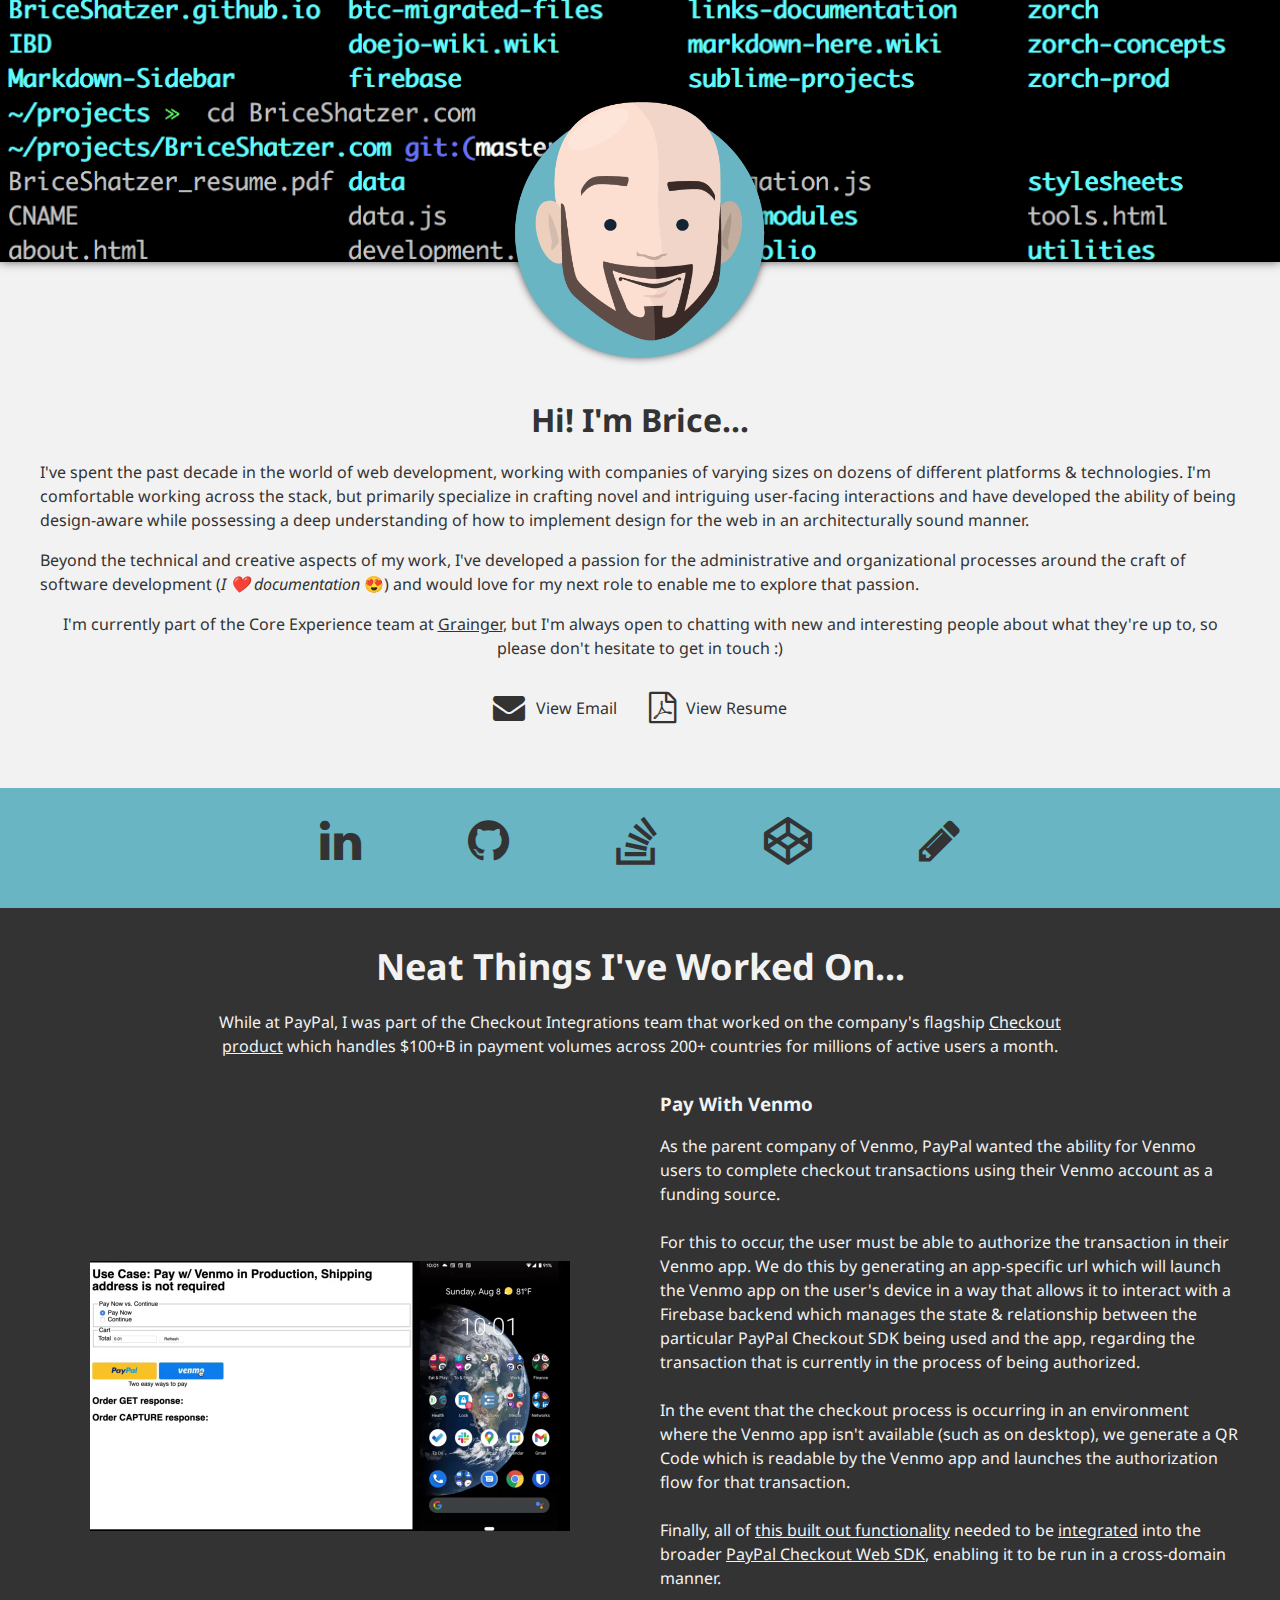
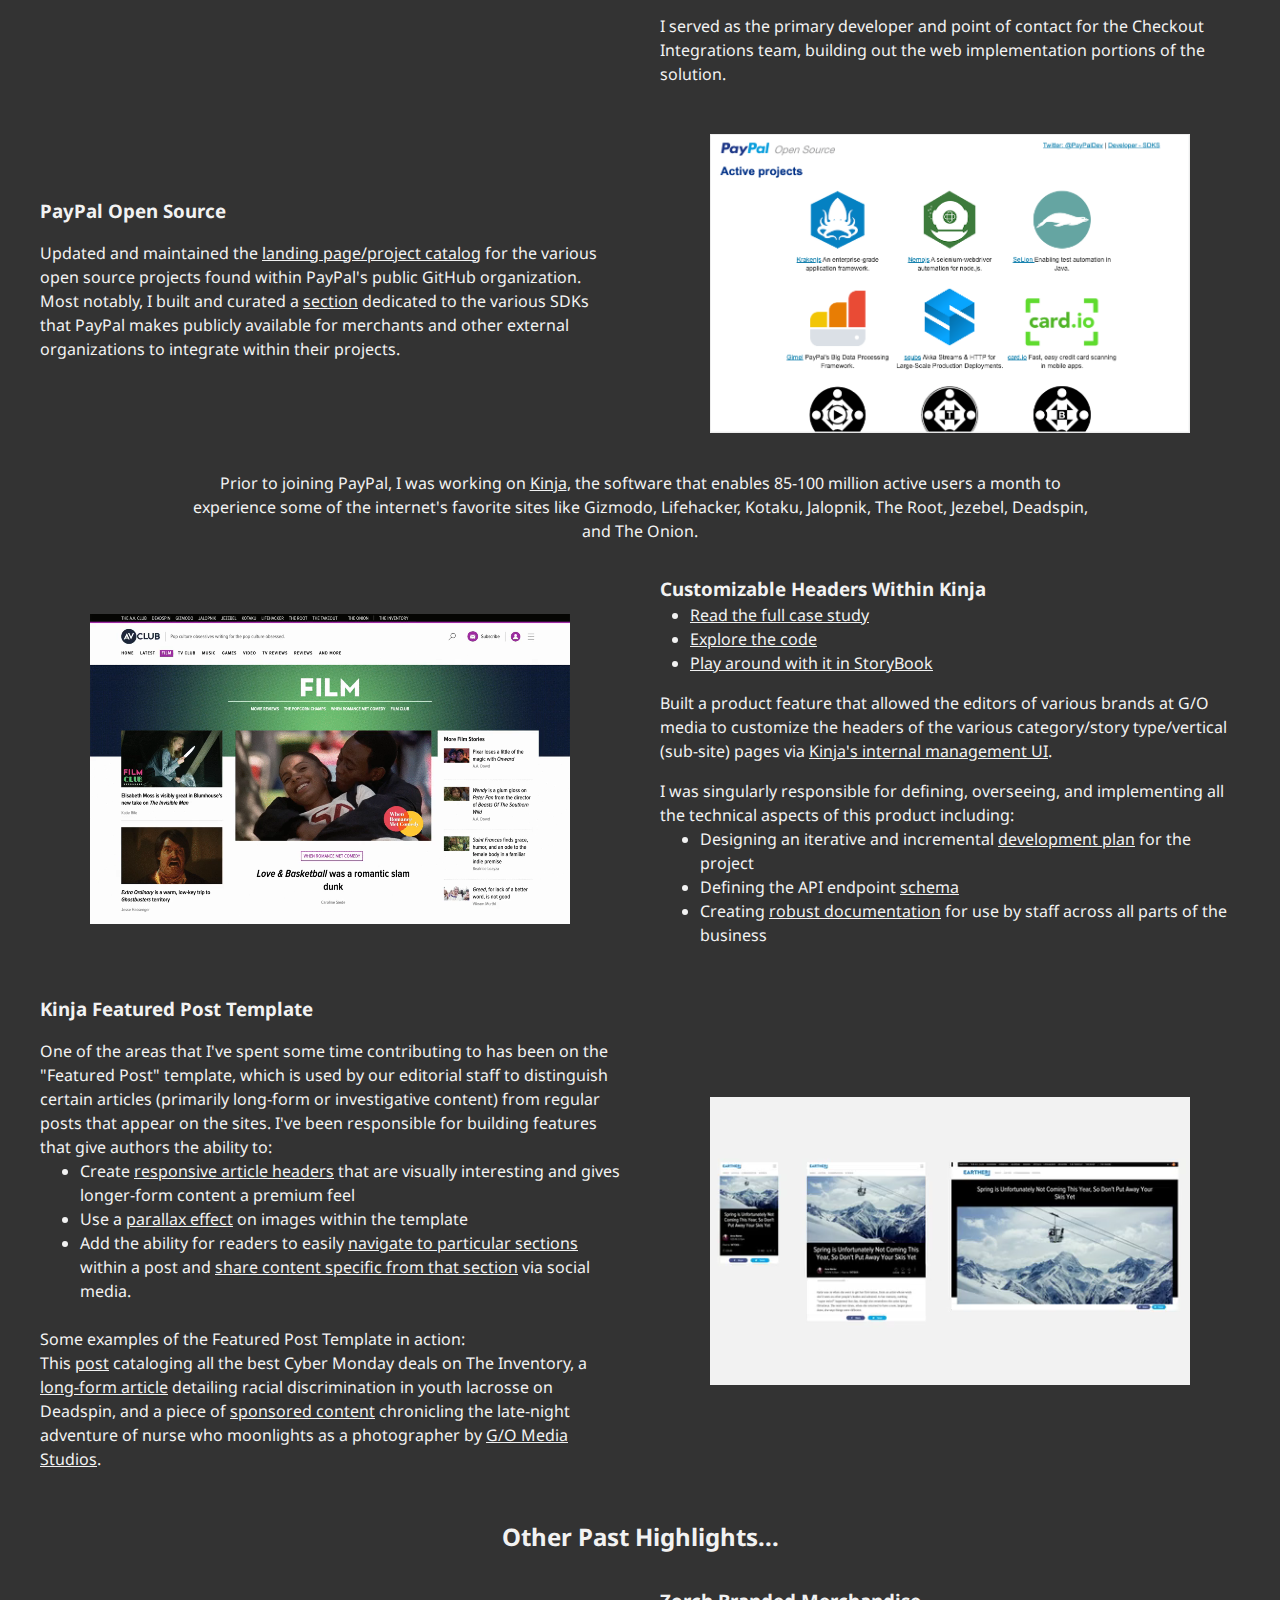
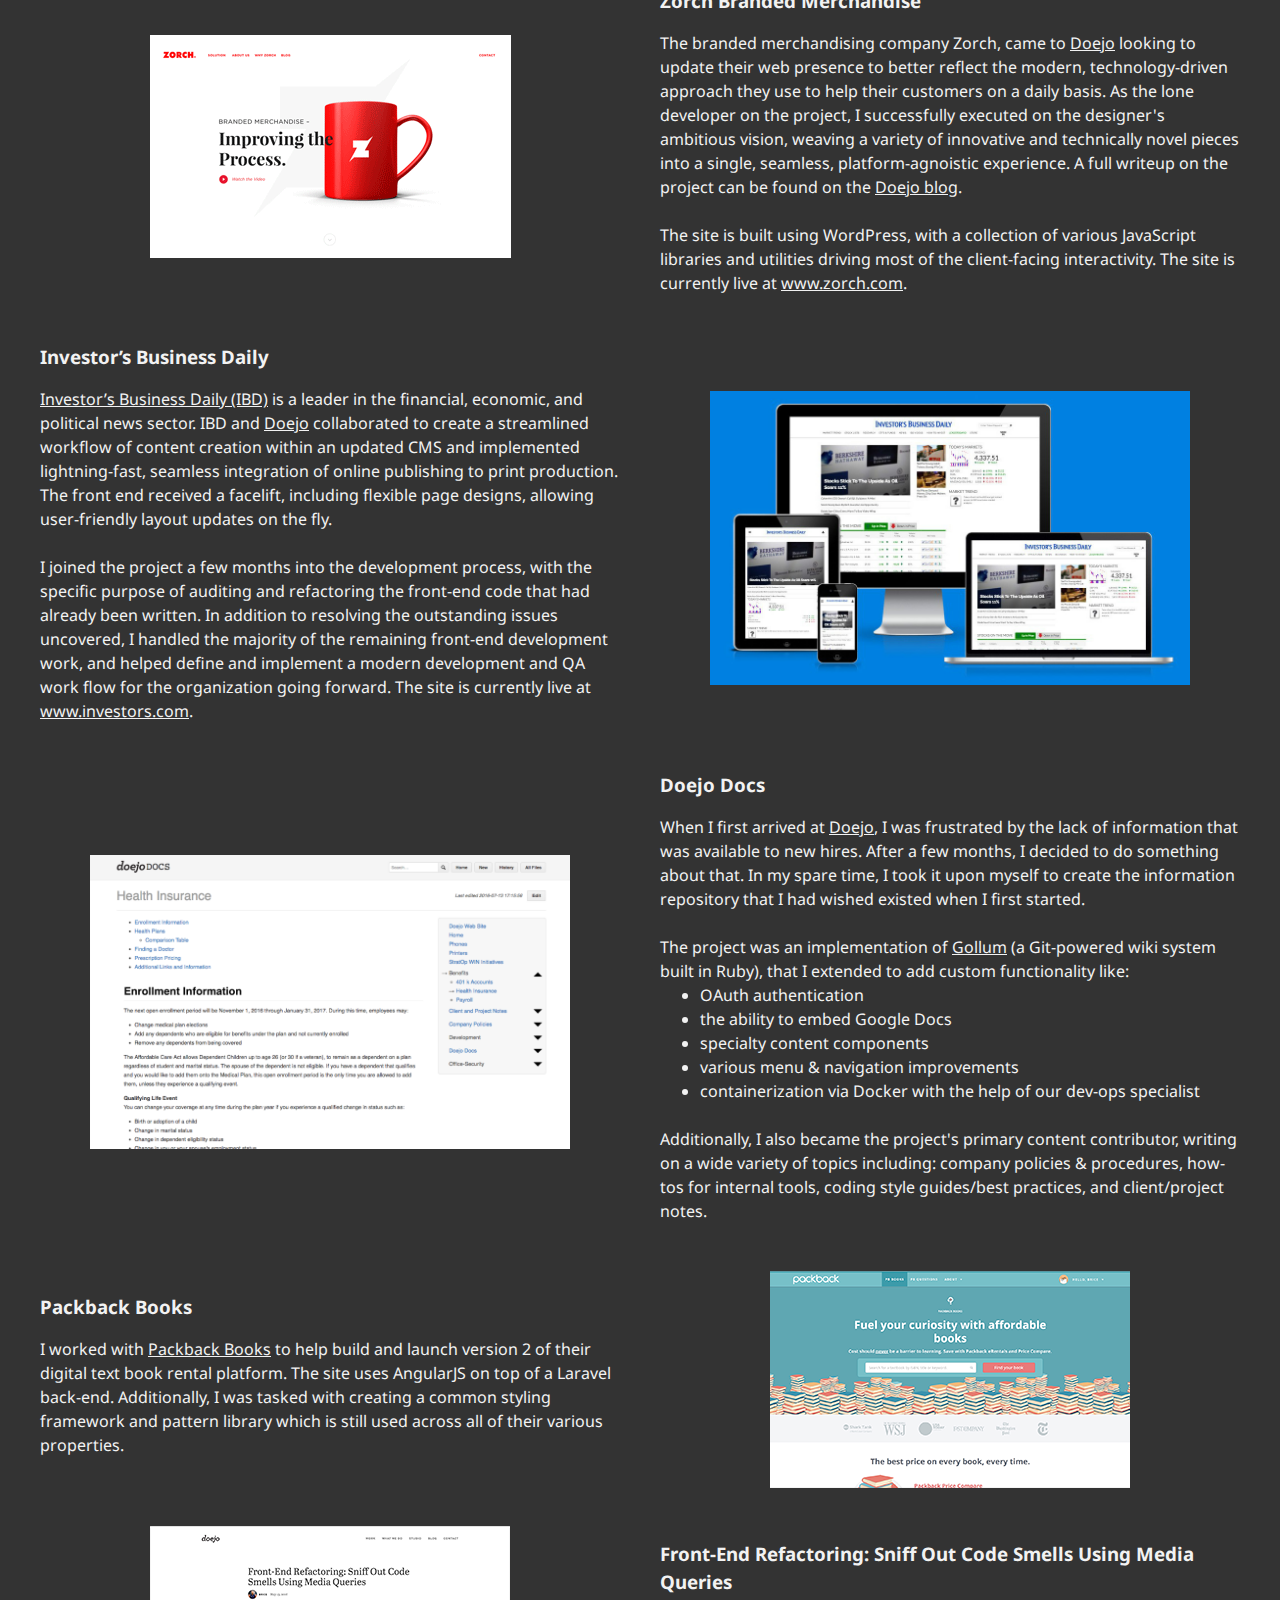
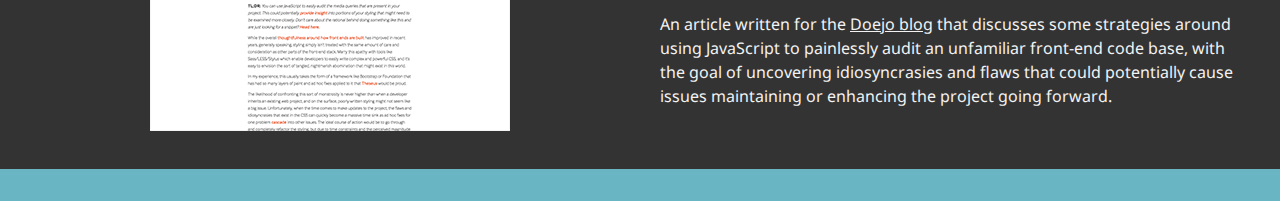
==== index.html @ 6a5bfe45 "remove bottom "learn more" text" ====
<!DOCTYPE html>
<html><head>
<title>BriceShatzer.com</title>
<meta charset="utf-8">
<meta http-equiv="X-UA-Compatible" content="IE=edge">
<meta name="description" content="The Professional Home of Brice Shatzer">
<meta name="viewport" content="width=device-width, initial-scale=1.0">
<meta name="theme-color" content="#69B5C3">
<link rel="shortcut icon" href="/favicon.png" />
<link href="https://fonts.googleapis.com/css?family=Droid+Sans|Lato:400,400italic,700italic" rel="stylesheet" type="text/css">
<link href="https://maxcdn.bootstrapcdn.com/font-awesome/4.6.3/css/font-awesome.min.css" rel="stylesheet">
<link rel="stylesheet" type="text/css" href="/style/normalize.css">
<link rel="stylesheet" type="text/css" href="/style/style.css">
</head>
    <body>
        <section class="top">
            <img src="/images/face.png">
        </section>

        <section class="introduction">
            <div>
                <h2>Hi! I'm Brice...</h2>
                <p>
                    I've spent the past decade in the world of web development, working with companies of varying sizes on dozens of different platforms & technologies. I'm comfortable working across the stack, but primarily specialize in crafting novel and intriguing user-facing interactions and have developed the ability of being design-aware while possessing a deep understanding of how to implement design for the web in an architecturally sound manner.
                </p>

                <p>
                    Beyond the technical and creative aspects of my work, I've developed a passion for the administrative and organizational processes around the craft of software development (<em class="group-text">I ❤️ documentation</em> 😍) and would love for my next role to enable me to explore that passion. 
                </p>

                <p class="always-open-to-chatting">
                    I'm currently part of the Core Experience team at <a href="https://www.grainger.com/" rel="noreferrer">Grainger</a>, but I'm always open to chatting with new and interesting people about what they're up to, so please don't hesitate to get in touch :)
                </p>
<!-- 
                <p class="always-open-to-chatting">
                    Currently, I'm working on the <a href="https://developer.paypal.com/docs/checkout" rel="noreferrer">JavaScript SDK</a> as part of the Checkout Integrations team at PayPal, but I'm always open to chatting with new and interesting people about what they're up to, so please don't hesitate to get in touch :)
                </p>
-->                
                <div class="contact">
                    <div>
                        <a href="https://mailhide.io/e/65QhMWn3" onclick="popup=window.open('https://mailhide.io/e/65QhMWn3','mailhidepopup','width=580,height=635'); return false;" title="Reveal this e-mail address">
                            <i class="fa fa-envelope"></i>View Email
                        </a>
                    </div>
                    <div>
                        <a href="/BriceShatzer_Resume.pdf" rel="noreferrer" title="View a PDF of my resume">
                            <i class="fa fa-file-pdf-o"></i> View Resume
                        </a>
                    </div>
                </div>
            </div>
            
        </section>
        <section class="find-me-top">
            <div>

            <a class="social"  aria-alt="LinkinIn" title="LinkinIn" href="http://www.linkedin.com/pub/brice-shatzer/16/690/b26/" rel="noreferrer">
                <i class="fa fa-linkedin"></i>
            </a>
            <!-- <a class="social" aria-alt="Twitter" title="Twitter" href="https://twitter.com/_shatzer" rel="noreferrer">
                <i class="fa fa-twitter"></i>
            </a> -->
            <a class="social" aria-alt="Github" title="Github" href="https://github.com/briceshatzer" rel="noreferrer">
                <i class="fa fa-github"></i>
            </a>
            <a class="social" aria-alt="StackOverflow" title="StackOverflow" href="http://stackoverflow.com/users/1608016/brice-shatzer" rel="noreferrer">
                <i class="fa fa-stack-overflow"></i>
            </a>
            <a class="social" aria-alt="CodePen" title="CodePen" href="http://codepen.io/BriceShatzer/" rel="noreferrer">
                <i class="fa fa-codepen"></i>
            </a>
            <a class="social" aria-alt="My Blog" title="My Personal Blog" href="/blog">
                <i class="fa fa-pencil"></i>
            </a>
            </div>
        </section>
        <section class="blog">
            <div class="section-title"><h2><a href="/blog">Some Recent Blog Posts...</a></h2></div>
            <div id="recentBlogPosts" class="posts"></div>
        </section>

        <section class="recent-highlights" id="work">
            <div class="section-title"><h2>Neat Things I've Worked On...</h2></div>
            <div class="subsection-header">
                <p>
                    While at PayPal, I was part of the Checkout Integrations team that worked on the company's flagship <a href="https://developer.paypal.com/docs/checkout/" rel="noreferrer">Checkout product</a> which handles $100+B in payment volumes across 200+ countries for millions of active users a month.
                </p>
            </div>            
            <div id="pay-with-venmo" class="highlight">
                 <!-- 
                <div id="pay-with-venmo_overlay" class="hide">
                    <video autoplay loop muted playsinline>
                        <source src="/images/pay-with-venmo.mp4" type="video/mp4">
                    </video>
                    <!-- 
                    <picture>
                        <source type="video/mp4" srcset="/images/pay-with-venmo.mp4" />
                        <img src="/images/pay-with-venmo.mp4" alt="" />                        
                        <img src="/images/pay-with-venmo.gif" alt="" />
                    </picture>
                    - ->
                </div>
              
                <script>
                    function toggleOverlay(){
                        var el = document.getElementById('pay-with-venmo_overlay');
                        el.classList.toggle("hide");

                    }
                </script>             
                <video autoplay loop muted playsinline onclick="toggleOverlay()">
-->
<!--<div class="visual" onclick="toggleOverlay()"> -->
                <div class="visual">

                    <video autoplay loop muted playsinline>
                        <source src="/images/pay-with-venmo.mp4" type="video/mp4">
                    </video>                    
                    <!--
                    <picture onclick="toggleOverlay()">
                        <source type="video/mp4" srcset="/images/pay-with-venmo.mp4" />
                        <img src="/images/pay-with-venmo.mp4" alt="" />
                        <img src="/images/pay-with-venmo.gif" alt="" />
                    </picture>
                    -->
                </div>
                <div class="writeup">
                    <h3>Pay With Venmo</h3>
                    <p>
                        As the parent company of Venmo, PayPal wanted the ability for Venmo users to complete checkout transactions using their Venmo account as a funding source.
                    </p>
                    <p>
                        For this to occur, the user must be able to authorize the transaction in their Venmo app. We do this by generating an app-specific url which will launch the Venmo app on the user's device in a way that allows it to interact with a Firebase backend which manages the state & relationship between the particular PayPal Checkout SDK being used and the app, regarding the transaction that is currently in the process of being authorized. 
                    </p>
                    <p>
                        In the event that the checkout process is occurring in an environment where the Venmo app isn't available (such as on desktop), we generate a QR Code which is readable by the Venmo app and launches the authorization flow for that transaction. 
                    </p>
                    <p>
                        Finally, all of <a href="https://web.archive.org/web/20210515082946/https://github.com/paypal/paypal-smart-payment-buttons/pull/158/files" rel="noreferrer">this built out functionality</a> needed to be <a href="https://github.com/paypal/paypal-checkout-components/pull/1632/files" rel="noreferrer">integrated</a> into the broader <a href="https://github.com/paypal/paypal-checkout-components" rel="noreferrer">PayPal Checkout Web SDK</a>, enabling it to be run in a cross-domain manner. 
                    </p>
                    <p>
                        I served as the primary developer and point of contact for the Checkout Integrations team, building out the web implementation portions of the solution.
                    </p>
                </div>
            </div>
            <div id="paypal-open-source" class="highlight">
                <div class="visual">
                    <a href="http://paypal.github.io/" rel="noreferrer">
                        <img src="/images/paypal-opensource.png" />
                    </a>                    
                </div>
                <div class="writeup">
                    <h3>PayPal Open Source</h3>
                    <p>
                        Updated and maintained the <a href="http://paypal.github.io/" rel="noreferrer">landing page/project catalog</a> for the various open source projects found within PayPal's public GitHub organization. Most notably, I built and curated a <a href="https://paypal.github.io/sdk" rel="noreferrer">section</a> dedicated to the various SDKs that PayPal makes publicly available for merchants and other external organizations to integrate within their projects.
                    </p>
                </div>
            </div>            

            <span class="subsection-header">
                <p>
                    Prior to joining PayPal, I was working on <a href="https://en.wikipedia.org/wiki/Kinja" rel="noreferrer">Kinja</a>, the software that enables 85-100 million active users a month to experience some of the internet's favorite sites like Gizmodo, Lifehacker, Kotaku, Jalopnik, The Root, Jezebel, Deadspin, and The Onion.
                </p>
            </span>
             <div id="kinja-custom-header" class="highlight">
                <div class="visual">
                    <video autoplay loop muted playsinline>
                        <source src="/images/kinja/custom-header.mp4" type="video/mp4">
                        <img src="/images/kinja/custom-header.gif" alt="Various customized headers" />                            
                    </video>
                </div>
                <div class="writeup">
                    <h3>Customizable Headers Within Kinja</h3>
<div class="prime">
                    <ul class="important-points">
                        <li><a href="https://briceshatzer.com/blog/2020-03-20-Kinja-Custom-Header-Case-Study" rel="noreferrer">Read the full case study</a></li>
                        <li><a href="https://github.com/BriceShatzer/kinja-custom-header-files" rel="noreferrer">Explore the code</li>
                        <li><a href="https://gawkermedia.github.io/kinja-components/?path=/story/4-components-custom-header--custom-header" rel="noreferrer">Play around with it in StoryBook</a></li>                        
                    </ul>
                    <p>
                    Built a product feature that allowed the editors of various brands at G/O media to customize the headers of the various category/story type/vertical (sub-site) pages via <a href="https://web.archive.org/web/20200920120905/https://changelog.kinja.com/added-ability-to-customize-curation-module-1840391541" rel="noreferrer">Kinja's internal management UI</a>. 
                    </p>
                    <p>
                        I was singularly responsible for defining, overseeing, and implementing all the technical aspects of this product including:
                    </p>
                    <ul>
                        <li>
                            Designing an iterative and incremental <a href="https://gist.github.com/BriceShatzer/bdd91a7d423d23b0f349b33ac34f9184#file-custom-header-plan-md" rel="noreferrer">development plan</a> for the project
                        </li>
                        <li>Defining the API endpoint <a href="https://gist.github.com/BriceShatzer/bdd91a7d423d23b0f349b33ac34f9184#file-schema-json" rel="noreferrer">schema</a></li>
                        <li>
                            Creating <a href="https://docs.google.com/presentation/d/1Qt3uQsgsR0_9ZD0iyPL5mFcu_VGqp7AbJoq5b51x69k/edit?usp=sharing" rel="noreferrer">robust documentation</a> for use by staff across all parts of the business
                        </li>
                    </ul>
</div>
<span style="position: absolute; right:25px; top:0px; cursor:pointer;" id="wrenchToggle" class="hide">🔧</span>
<div class="alt hide">
                    <p>
                        "All of the sites look the same", had been a consistent refrain that the product team has heard from both the editorial staff and readers throughout the life of Kinja, and only intensified when the brands of Onion, Inc. <a href="https://web.archive.org/web/20200926012420/https://product.kinja.com/the-onion-is-now-publishing-on-kinja-1819619421" rel="noreferrer">migrated on to the platform</a>.
                    </p>
                    <p>With that in mind, we set about creating a new way for the different sites to be able to express their own unique and creative brand identities without having to rely on time from the product team. The ability to completely customize headers on any different category, story type, vertical (sub-site) page is available from within Kinja's internal management UI, <a href="https://web.archive.org/web/20201114131634/https://changelog.kinja.com/added-ability-to-customize-curation-module-1840391541">which all site editors</a> have access to.
                    </p>
                    <p>
                        I was singularly responsible for defining, overseeing, or implementing all aspects of the technical implementation of this product including:
                    </p>
                      <ul>
                        <li>
                            Designing an iterative and incremental <a href="https://gist.github.com/BriceShatzer/bdd91a7d423d23b0f349b33ac34f9184#file-custom-header-plan-md" rel="noreferrer">development plan</a> for the project
                        </li>
                        <li>Defining the API endpoint <a href="https://gist.github.com/BriceShatzer/bdd91a7d423d23b0f349b33ac34f9184#file-schema-json" rel="noreferrer">schema</a></li>
                        <li>
                            Creating <a href="https://docs.google.com/presentation/d/1Qt3uQsgsR0_9ZD0iyPL5mFcu_VGqp7AbJoq5b51x69k/edit?usp=sharing" rel="noreferrer">robust documentation</a> for use by staff across all parts of the business
                        </li>
                    </ul>

                    <p>

                        Some great examples of the editorial staff taking full advantage of the project can be found on the Gizmodo sub-sites like <a href="https://paleofuture.gizmodo.com/" rel="noreferrer">Paleofuture</a>, <a href="https://io9.gizmodo.com/" rel="noreferrer">io9</a>, & <a href="https://earther.gizmodo.com/" rel="noreferrer">Earther</a>; and the various sections of The A.V. Club:  <a href="https://film.avclub.com/" rel="noreferrer">Film</a>, <a href="https://tv.avclub.com/" rel="noreferrer">T.V.</a>, <a href="https://music.avclub.com/" rel="noreferrer">Music</a>, <a href="https://games.avclub.com/" rel="noreferrer">Games</a>, & <a href="https://aux.avclub.com/" rel="noreferrer">AUX</a>.
                    </p>
</div>
                </div><!-- div.writeup-->
            </div>
            <div id="kinja-featured-post" class="highlight">
                <div class="visual">
                    <video autoplay loop muted playsinline>
                        <source src="/images/kinja/featured-post-template.mp4" type="video/mp4">
                        <img src="/images/kinja/featured-post-template.gif" alt="Various implementations of the featured post template" />                            
                    </video>
                </div>
                <div class="writeup">
                    <h3>Kinja Featured Post Template</h3>
                    <p>
                        One of the areas that I've spent some time contributing to has been on the "Featured Post" template, which is used by our editorial staff to distinguish certain articles (primarily long-form or investigative content) from regular posts that appear on the sites. I've been responsible for building features that give authors the ability to:
                    </p>
                    <ul>
                        <li>Create <a href="https://web.archive.org/web/20191104221604/https://changelog.kinja.com/impact-header-and-overview-of-featured-post-header-opti-1824024973" rel="noreferrer">responsive article headers</a> that are visually interesting and gives longer-form content a premium feel
                        </li>
                        <li>Use a <a href="https://web.archive.org/web/20191104221304/Https://changelog.kinja.com/parallax-effect-option-added-to-full-bleed-widget-1823358317">parallax effect</a> on images within the template
                        </li>
                        <li>Add the ability for readers to easily <a href="https://web.archive.org/web/20191105003251/https://changelog.kinja.com/full-bleed-widget-added-to-featured-post-options-1820331713" rel="noreferrer">navigate to particular sections</a> within a post and <a href="https://web.archive.org/web/20191104221215/https://changelog.kinja.com/share-sections-of-content-using-full-bleed-widgets-with-1822965652" rel="noreferrer">share content specific from that section</a> via social media.
                        </li>
                    </ul>
                    <p> Some examples of the Featured Post Template in action:<br/>
                        This <a href="https://kinjadeals.theinventory.com/the-best-cyber-monday-deals-available-right-now-updati-1820517841" rel="noreferrer">post</a> cataloging all the best Cyber Monday deals on The Inventory, a <a href="https://deadspin.com/native-american-lacrosse-teams-reported-racial-abuse-t-1824292659" rel="noreferrer">long-form article</a> detailing racial discrimination in youth lacrosse on Deadspin, and a piece of <a href="https://g-omediastudios.kinja.com/an-all-night-adventure-with-an-rn-whos-also-a-cool-girl-1832994003" rel="noreferrer">sponsored content</a> chronicling the late-night adventure of nurse who moonlights as a photographer by <a href="https://g-omediastudios.kinja.com/" rel="noreferrer">G/O Media Studios</a>.
                    </p>

                </div>
            </div>
            <span class="subsection-header">
                <h2>Other Past Highlights...</h2>
            </span>

            <div id="zorch" class="highlight">
                <div class="visual">
                    <a href="http://www.zorch.com" rel="noreferrer">
                        <img src="/images/zorch.gif" />
                    </a>
                </div>
                <div class="writeup">
                    <h3>Zorch Branded Merchandise</h3>
                    <p>
                        The branded merchandising company Zorch, came to <a href="http://doejo.com" rel="noreferrer">Doejo</a> looking to update their web presence to better reflect the modern, technology-driven approach they use to help their customers on a daily basis. As the lone developer on the project, I successfully executed on the designer's ambitious vision, weaving a variety of innovative and technically novel pieces into a single, seamless, platform-agnoistic experience. A full writeup on the project can be found on the <a href="http://doejo.com/blog/zorch%E2%80%8A-%E2%80%8A3d-animation-and-web-design/" rel="noreferrer">Doejo blog</a>.
                    </p>
                    <p>
                        The site is built using WordPress, with a collection of various JavaScript libraries and utilities driving most of the client-facing interactivity. The site is currently live at <a href="http://www.zorch.com" rel="noreferrer">www.zorch.com</a>.
                    </p>
                </div>
            </div>
            <div id="ibd" class="highlight">
                <div class="visual">
                    <a href="http://investors.com/" rel="noreferrer">
                        <img src="/images/ibd.jpg" />
                    </a>
                </div>
                <div class="writeup">
                    <h3>Investor’s Business Daily</h3>
                    <p>
                        <a href="http://investors.com" rel="noreferrer">Investor’s Business Daily (IBD)</a> is a leader in the financial, economic, and political news sector. IBD and <a href="http://doejo.com" rel="noreferrer">Doejo</a> collaborated to create a streamlined workflow of content creation within an updated CMS and implemented lightning-fast, seamless integration of online publishing to print production. The front end received a facelift, including flexible page designs, allowing user-friendly layout updates on the fly.
                    </p>
                    <p>
                        I joined the project a few months into the development process, with the specific purpose of auditing and refactoring the front-end code that had already been written. In addition to resolving the outstanding issues uncovered, I handled the majority of the remaining front-end development work, and helped define and implement a modern development and QA work flow for the organization going forward. The site is currently live at <a href="http://www.investors.com" rel="noreferrer">www.investors.com</a>.
                    </p>
                </div>
            </div>
            <div id="doejo-docs" class="highlight">
                <div class="visual">
                    <a href='/images/doejo-docs.png' rel="noreferrer">
                        <img src="/images/doejo-docs.png" />
                    </a>
                </div>
                <div class="writeup">
                    <h3>Doejo Docs</h3>
                    <p>
                        When I first arrived at <a href="http://doejo.com/" rel="noreferrer">Doejo</a>, I was frustrated by the lack of information that was available to new hires. After a few months, I decided to do something about that. In my spare time, I took it upon myself to create the information repository that I had wished existed when I first started.
                    </p>
                    <p>
                        The project was an implementation of <a href="https://github.com/gollum/gollum" rel="noreferrer">Gollum</a> (a Git-powered wiki system built in Ruby), that I extended to add custom functionality like:
                    </p>
                    <ul>
                        <li>OAuth authentication</li>
                        <li>the ability to embed Google Docs </li>
                        <li>specialty content components </li>
                        <li>various menu & navigation improvements</li>
                        <li>containerization via Docker with the help of our dev-ops specialist</li>
                    </ul>
                    <p>
                        Additionally, I also became the project's primary content contributor, writing on a wide variety of topics including: company policies & procedures, how-tos for internal tools, coding style guides/best practices, and client/project notes.
                    </p>
                </div>

            </div>
            <div id="packback" class="highlight">
                <div class="visual">
                    <a href='http://packback.co/' rel="noreferrer">
                        <img src="/images/packback.png" />
                    </a>
                </div>
                <div class="writeup">
                    <h3>Packback Books</h3>
                    <p>
                        I worked with <a href='http://packback.co/' rel="noreferrer">Packback Books</a> to help build and launch version 2 of their digital text book rental platform. The site uses AngularJS on top of a Laravel back-end. Additionally, I was tasked with creating a common styling framework and pattern library which is still used across all of their various properties.
                        <!-- TODO: track down & post old repo
                            It can be found <a href='https://github.com/packbackbooks/frontend-common' rel="noreferrer">here</a>.
                        -->
                    </p>
                </div>
            </div>
            <div id="blog-post" class="highlight">
                <div class="visual">
                    <a href="https://web.archive.org/web/20170628180906/http://doejo.com/blog/sniff-out-code-smells-using-media-queries/" rel="noreferrer">
                        <img src="/images/doejo-blog.png" />
                    </a>
                </div>
                <div class="writeup">
                    <h3>Front-End Refactoring: Sniff Out Code Smells Using Media Queries</h3>
                    <p>
                        An article written for the <a href="https://web.archive.org/web/20170628180906/http://doejo.com/blog/sniff-out-code-smells-using-media-queries/" rel="noreferrer">Doejo blog</a> that discusses some strategies around using JavaScript to painlessly audit an unfamiliar front-end code base, with the goal of uncovering idiosyncrasies and flaws that could potentially cause issues maintaining or enhancing the project going forward.
                    </p>
                </div>
            </div>


        </section>

        <script>
const highlightExpanderControls = document.querySelectorAll('.writeup h3');
highlightExpanderControls.forEach(title=>{
    title.addEventListener("click", (event)=>{
        event.target.parentElement.classList.toggle('expanded');
    })
})

const wrenchToggle = document.getElementById('wrenchToggle');
const urlParams = new URLSearchParams(window.location.search);
if (urlParams.has('test')) {
    wrenchToggle.classList.remove('hide');
    wrenchToggle.addEventListener("click", (event)=>{
        elements = []
        elements.push(document.querySelector('.prime'));
        elements.push(document.querySelector('.alt'));
        elements.forEach(el=>el.classList.toggle('hide'));
    });
}

fetch('https://briceshatzer.com/blog/posts')
    .then(function (response) {	return response.text() }) 
    .then(function (text) {	
        let posts = JSON.parse(text);
        if (posts && posts.length){
            let markup = ['<ul>'];
            posts.slice(0,4).forEach((obj)=>{
                markup.push(`<li> <div>
                    <span>${obj.date}</span>
                    <h3> <a href="${obj.url}">${obj.title}</a> </h3>
                    <p>${obj.description}</p>
                </div></li>`)});
            markup.push('</ul>');
            document.getElementById('recentBlogPosts').innerHTML = markup.join('');
            document.querySelector('section.blog').classList.add('has-posts');

            
        }

    }) 
    .catch(function (err) {	console.warn('Something went wrong.', err) })

console.log('%c look at you hacker... ', 'color:#20C20E;background:black;text-align:center;padding:20px;box-sizing:border-box');

(function(i,s,o,g,r,a,m){i['GoogleAnalyticsObject']=r;i[r]=i[r]||function(){
(i[r].q=i[r].q||[]).push(arguments)},i[r].l=1*new Date();a=s.createElement(o),
m=s.getElementsByTagName(o)[0];a.async=1;a.src=g;m.parentNode.insertBefore(a,m)
})(window,document,'script','https://www.google-analytics.com/analytics.js','ga');
ga('create', 'UA-55110172-1', 'auto');
ga('send', 'pageview');

        </script>
    </body>
</html>
---- style/style.css ----
html {
    background: #69B5C3;
    padding-bottom: 2rem;
}
body {
    font-family:"Droid Sans", "sans-serif";
    line-height: 1.5;
    color:  #F2F2F2;
    background-color: #333333;
    min-width: 240px;
}
a,a:hover,a:focus,a:visited{color:#F2F2F2;}
section {padding: 1rem;}
section > div {
    max-width: 1200px;
    margin: 0 auto;
}
a.subtle {
    color: unset;
    text-decoration: none;
}
a.social {
    /* font-size: 64px; */
    font-size: 48px;
    -webkit-transition: all 200ms ease;
    transition: all 200ms ease;
    color: #333333;
}
a.ಠ_ಠ {
    text-decoration: none;
    position: relative;
}
a.ಠ_ಠ::after {
       content: '';
       width: 100%;
       position: absolute;
       left: 0;
       bottom: -1px;
       border-width: 0 0 1px;
       border-style: solid;
}

.contact a,
.social {
    text-decoration: none;
}

.contact a:hover,
.contact a:focus,
a.social:hover,
a.social:focus {
    opacity: 0.6
}
/* .contact a:hover,
.contact a:focus {
    opacity: 0.6
}
 */

.top {
    padding: 0;
    background-image: url('/images/terminal.png');
    background-size: cover;
    text-align: center;
    background-position: center 3%;
    position: relative;
    box-shadow:  0 -1px 10px rgba(0, 0, 0, .7);
}
.top img {
    margin: 0 auto;
    max-width:25vw;
    max-width: 20vw;
    position: relative;
    bottom: -13vw;
    bottom: -8vw;
    -webkit-filter: drop-shadow(0 -1px 4px rgba(0, 0, 0, .7));
    filter: drop-shadow(0 -1px 4px rgba(0, 0, 0, .7));
}
.introduction {padding-top: 8vw;}
.blog,
.introduction {
    color: #333;
    background-color: #F2F2F2;
}
.blog h2,
.introduction h2 {
    text-align: center;
    font-size: 2em;
    margin: 0;
}
.blog a,
.introduction a {
    color: #333;
}
.blog .group-text,
.introduction .group-text {
    display: inline-block;
}
.introduction>div {
    padding:2em 0;
}
.always-open-to-chatting {
    text-align: center;
}
.contact {
    width: 100%;
    text-align: center;
    display: -webkit-box;
    display: -ms-flexbox;
    display: flex;
    -webkit-box-pack: center;
        -ms-flex-pack: center;
            justify-content: center
}
.contact > div {
    display: -webkit-box;
    display: -ms-flexbox;
    display: flex;
    -webkit-box-pack: center;
        -ms-flex-pack: center;
            justify-content: center;
    -webkit-box-align: center;
        -ms-flex-align: center;
            align-items: center;
    padding: 1em;
    box-sizing: border-box;
}
.contact i {
    padding-right: 0.33em;
}
.contact a {
    -webkit-transition: opacity 150ms ease;
    transition: opacity 150ms ease;
    display: -webkit-box;
    display: -ms-flexbox;
    display: flex;
    -webkit-box-align: center;
        -ms-flex-align: center;
            align-items: center;
}
.fa-envelope {
    font-size: 2.5em;
    font-size: 2em;
}
.fa-mobile {
    font-size: 2.5em;
        padding-left: 0.33em;
    -webkit-transform: rotate(330deg);
    transform: rotate(330deg);
}
.fa-file-pdf-o {
    font-size: 2.5em;
    font-size: 2em;
}

.blog{
    box-sizing: content-box;
    border-bottom: solid 1rem #69B5C3;
    max-height: 0;
    padding: 0px;
    overflow: hidden ;
    transition: all 750ms ease;
}
.blog.has-posts{
    max-height: 400vh;
    padding: 1rem;
}
.blog a {
    text-decoration: none;
    transition: color 150ms ease;
}
.blog a:hover { color:#69B5C3;}
.blog h2,
.blog h3 {
    -webkit-font-smoothing: antialiased;
    -moz-osx-font-smoothing: grayscale;
}
.blog .posts{
    padding: 0;
    max-width: 800px;
}

.blog .posts ul {list-style: none;}
.blog .posts li {
    margin-bottom: 1.5rem;
    display: flex;
    align-content: flex-start;
    flex-direction: column;
}
.blog .posts span {font-size: 80%}
.blog .posts h3 {
    font-size:1.4rem;
    font-weight: 700;
    margin: 0;
}
.blog .posts p {margin-top: 0.5rem;}

.blog.has-posts,
.recent-highlights {
    padding-top: 2rem;
}
.recent-highlights > div,
.recent-highlights > span {
    padding: 1em 0;
    -webkit-font-smoothing: antialiased;
    -moz-osx-font-smoothing: grayscale;
}
.recent-highlights > div:first-of-type {
    -webkit-box-pack: center;
        -ms-flex-pack: center;
            justify-content: center;
}
.recent-highlights div {
    display: -webkit-box;
    display: -ms-flexbox;
    display: flex;
}
.recent-highlights .visual {
    text-align: center;
    -webkit-box-align: center;
        -ms-flex-align: center;
            align-items: center;    
}
.recent-highlights div img,
.recent-highlights div video {
    max-width: 480px;
}
.recent-highlights div>div {display:block;}
.recent-highlights h3 {margin: 0;}
.recent-highlights .section-title {padding:0;}
.recent-highlights .section-title h2 {
    font-size: 2.25em; 
    margin: 0;
    text-align: center;
}
.recent-highlights .subsection-header {
    display: block;
    max-width: 900px;
    margin-left: auto;
    margin-right: auto;
    text-align: center;
}
.recent-highlights .subsection-header h2 {
    /* font-size: 2.25em;  */
    margin: 0;
}
.recent-highlights .subsection-header p {margin:0;}
.recent-highlights .writeup {order: 2;}
.recent-highlights .highlight:nth-of-type(odd) .visual {
    -ms-flex-order: 1;
    order: 1;
    padding-left: 0;
    padding-right: 2.5em;
}
.recent-highlights .highlight:nth-of-type(even) .visual {
    -ms-flex-order: 3;
    order: 3;
    padding-left: 2.5em;
    padding-right: 0;
}
.recent-highlights .visual,
.recent-highlights .writeup {
    display: -webkit-box;
    display: -ms-flexbox;
    display: flex;
    -webkit-box-orient: vertical;
    -webkit-box-direction: normal;
        -ms-flex-direction: column;
            flex-direction: column;
    -webkit-box-pack: center;
        -ms-flex-pack: center;
            justify-content: center;
    -webkit-box-flex: 1;
        -ms-flex: 1;
            flex: 1;
}
.recent-highlights .writeup ul {
    margin-block-start:  0;
}
.recent-highlights .writeup p+p,
.recent-highlights .writeup ul+p{
    margin-top:  0.5em;
}
.recent-highlights .writeup p+ul{
    margin-top: -1em;
}
.recent-highlights .writeup ul.important-points {
    padding-inline-start: 30px;
}
/* #pay-with-venmo_overlay {
    position: fixed;
    top: 0;
    left: 0;
    width: 100vw;
    height: 100vh;
    z-index: 1;
    background: rgba(0, 0, 0, 0.8);
    display: -webkit-box;
    display: -ms-flexbox;    
    display: flex;
    -webkit-box-pack: center;
    -ms-flex-pack: center;
    justify-content: center;
    -webkit-box-align: center;
    -ms-flex-align: center;
    align-items: center;
}
#pay-with-venmo_overlay video {
    max-width: unset;
} */
.tip {
    text-align: center;
    letter-spacing: 1px;
    font-style: italic;
}
.find-me-top > div,
.find-me {
    -ms-flex-wrap: wrap;
    flex-wrap: wrap;
    margin-left: auto;
    margin-right: auto;
    position: relative;
    display: -webkit-box;
    display: -ms-flexbox;
    display: flex;
    -webkit-box-pack: justify;
    -ms-flex-pack: justify;
    justify-content: space-between;
    max-width: 640px;
}
.find-me-top h2
.find-me h2 {
    margin: 0.5em 0;
    font-size: 2em;
}
.find-me div{
    width: 100%;
    text-align: center;
}
.find-me-top {
    background-color: #69B5C3;
    color: #333333;
}
/*--- */
.hide {display:none !important;}
.recent-highlights .writeup {position: relative}
/* ---*/
@media screen and (max-width: 1440px) {
    section {
        padding-left: 2em;
        padding-right: 2em;
    }
}

@media screen and (max-width: 1080px) {
.recent-highlights div img {
    width: 100%;
    max-width: 400px;
}

@media screen and (max-width: 896px) {
    .contact { -ms-flex-wrap: wrap; flex-wrap: wrap; }
    .introduction > div {padding:0;}
    .recent-highlights > div {
        flex-direction: column;
    }
    .recent-highlights .writeup,
    .recent-highlights .visual {
        width: 100%;
-ms-flex-preferred-size: 100%;
        flex-basis: 100%;
    }
    .recent-highlights .highlight:nth-of-type(n) .visual {
        -webkit-box-ordinal-group: 2;
            -ms-flex-order: 3;
                order: 3;
        padding-left: 0 !important;
        padding-right: 0 !important;
        text-align: center
    }
    .recent-highlights .visual img,
    .recent-highlights .visual video {
        max-width: 360px;
    }
    .find-me {
        width: 100%;
        box-sizing: border-box;

    }
    /* --- Recent Highlight collapse functionality --- */
    .recent-highlights .writeup h3 {
        cursor: pointer;
        margin-bottom: 1rem;
        text-indent: 2rem;
    }
    .recent-highlights .writeup h3+p {
        margin-top: 0px;
    }
    .recent-highlights .writeup>*:not(h3){
        overflow-y: hidden;
        transition-property: max-height, margin;
        transition-duration: 200ms, 350ms;
    }
    .recent-highlights .writeup:not(.expanded)>*:not(h3){
        max-height: 0vh;
        margin: 0px;

    }
    .recent-highlights .writeup h3::after{
        padding-left: 0.5rem;
        font-weight: 500;
        font-family: "FontAwesome";
        font-style:  normal;
        font-variant: normal;
        text-rendering: auto;
        -webkit-font-smoothing: antialiased;
    }
    .recent-highlights .writeup h3::after{
        content: " \f196";
    }
    .recent-highlights .writeup.expanded h3::after{
        content: " \f147";  
    }
    .recent-highlights .writeup.expanded>*:not(h3){
        max-height: 100vh
    }

}

@media screen and (max-width: 640px) {
    .recent-highlights .writeup h3 {
        text-indent: unset;
    }
}


@media screen and (max-width: 480px) {
    .find-me {
        -webkit-box-pack: center;
        -ms-flex-pack: center;
        justify-content: center;
        /* padding: 0; */
    }
    a.social {
        width: 33%;
        text-align: center;
        font-size: 48px;
    }

}

@media screen and (max-width: 300px) {
    /* width:100%; */
    a.social { width: 50%;}
}


.silloutte{overflow: hidden;}
.old {float:right;}
.old img{
    width: 30vw;
    max-width: 250px;
}
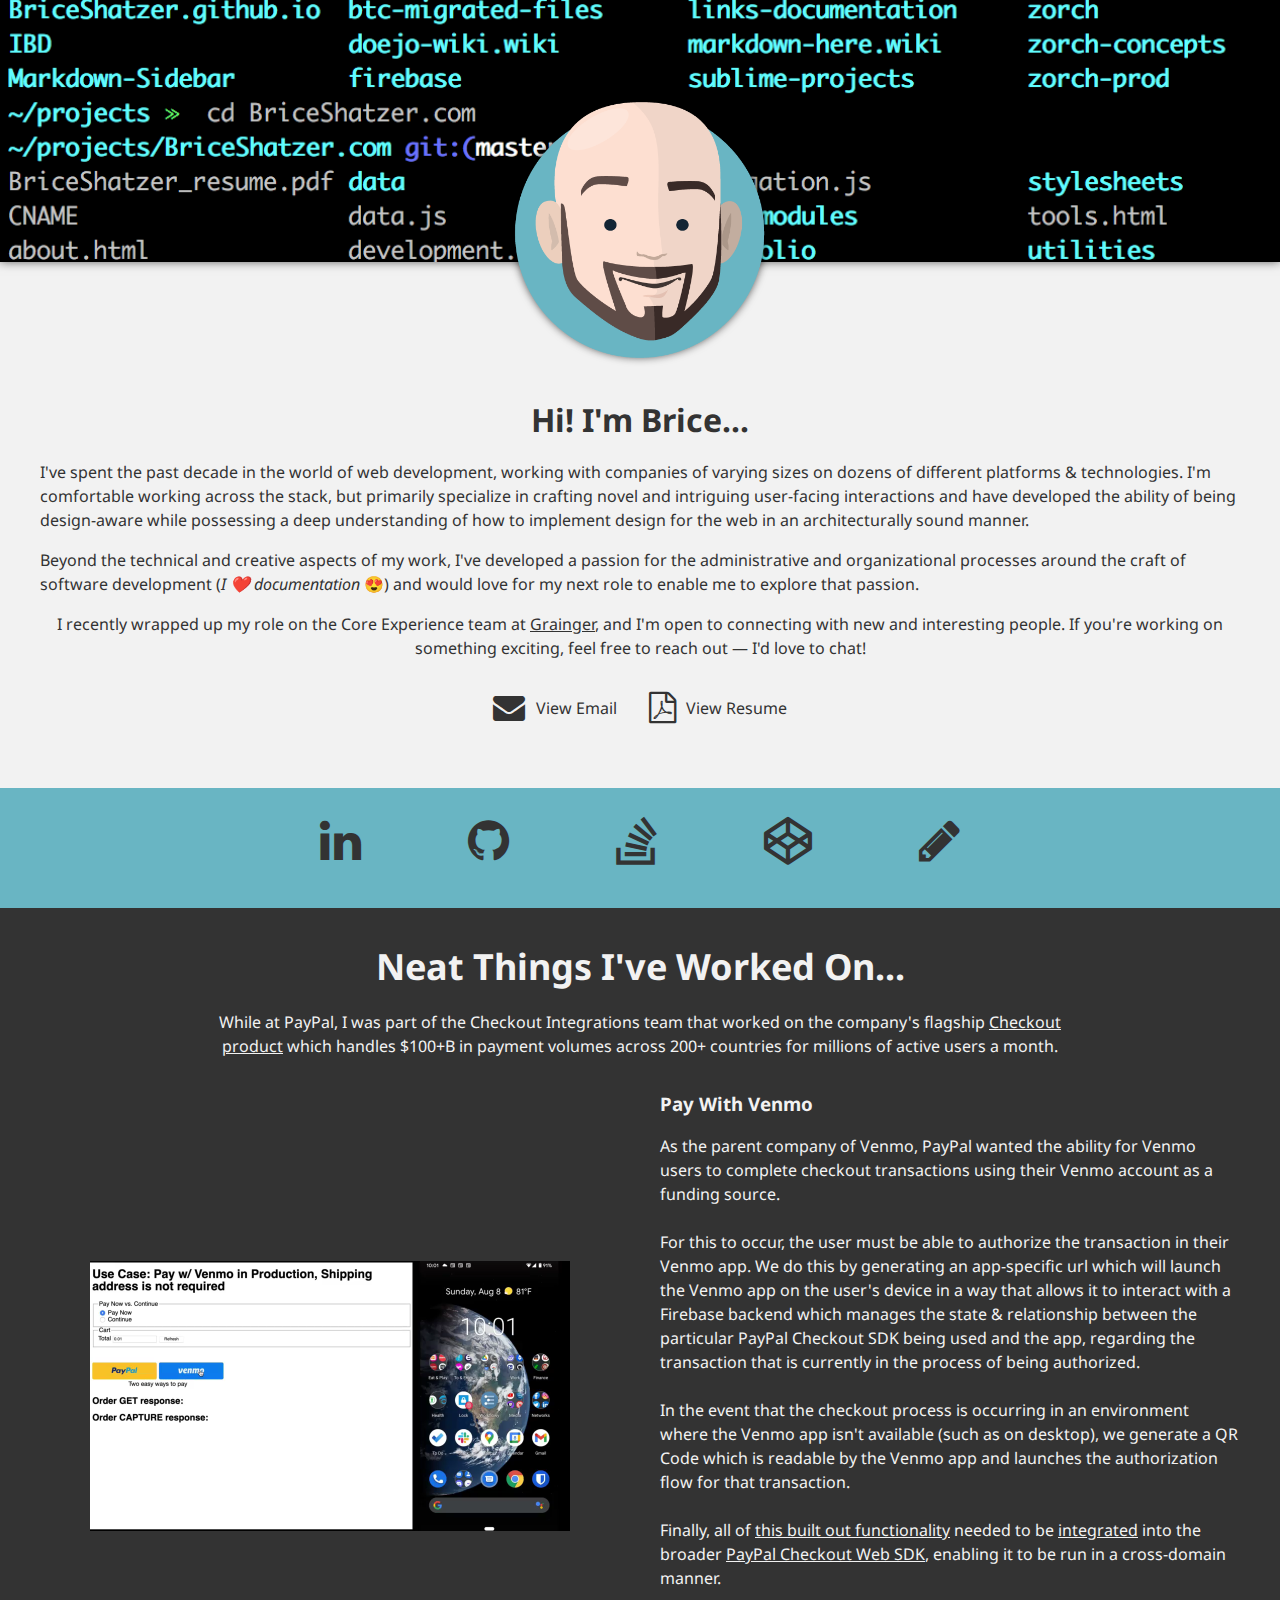
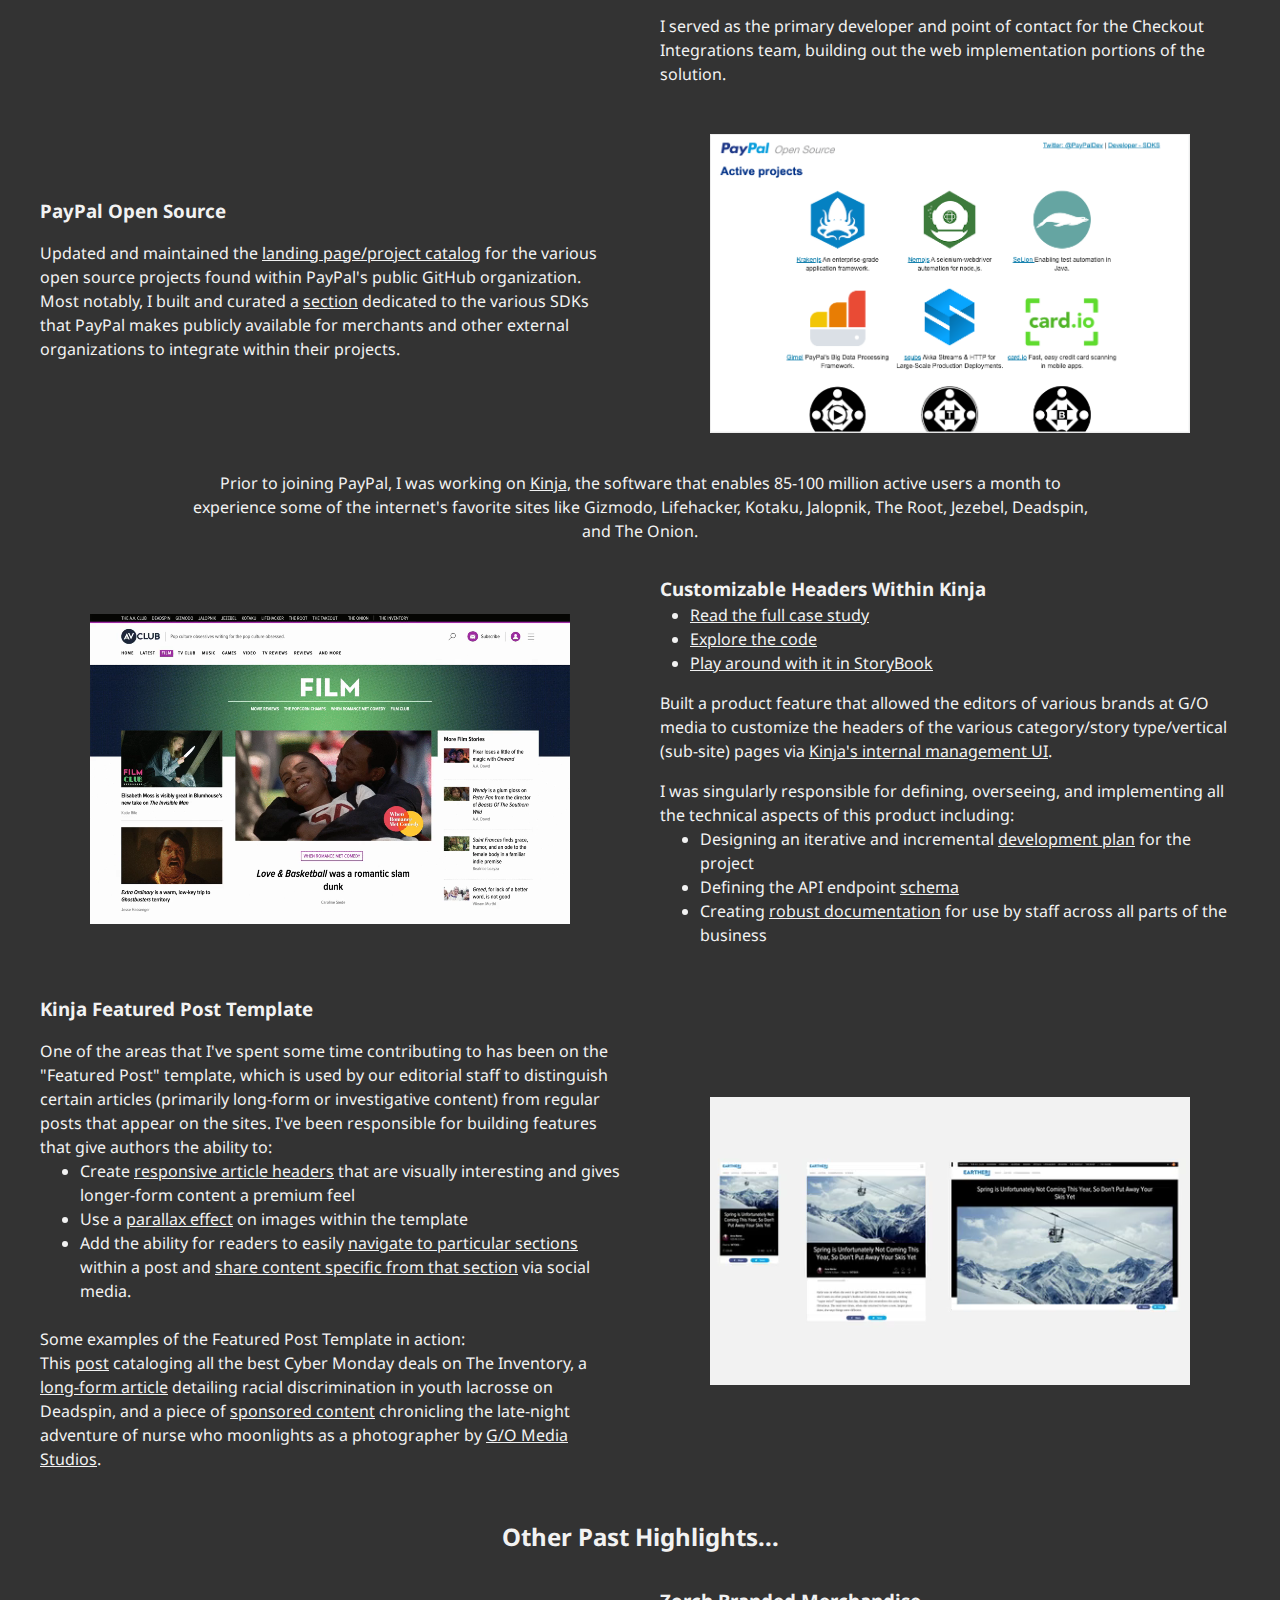
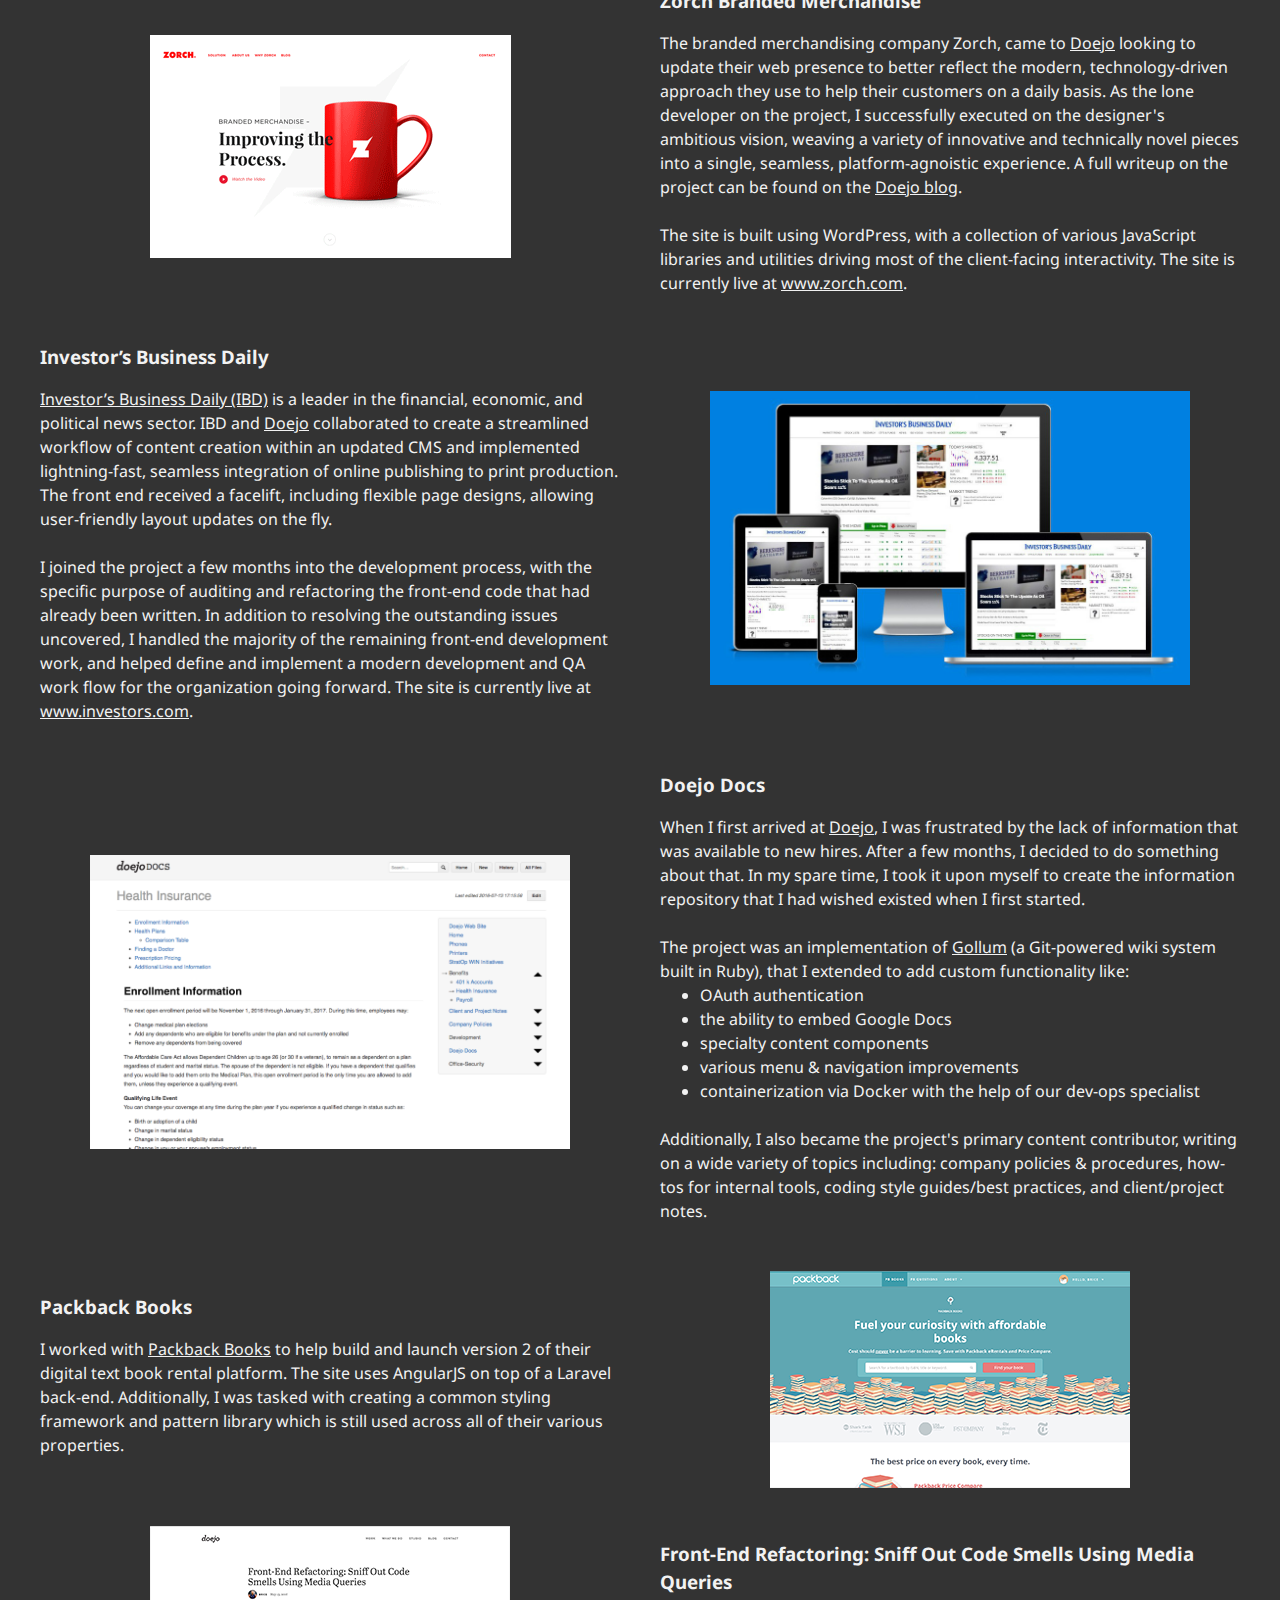
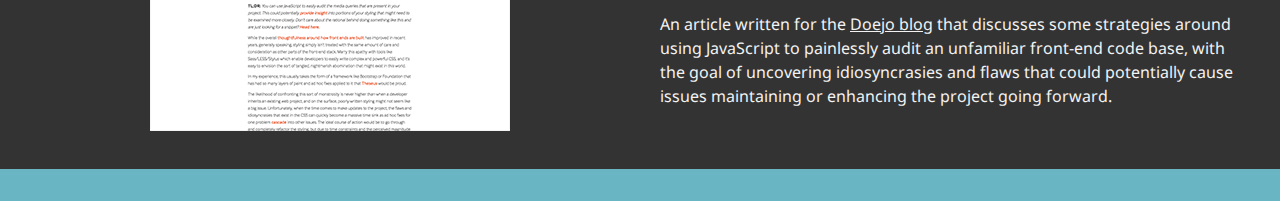
==== commit f8c24af0: "homepage updates" ====
--- a/index.html
+++ b/index.html
@@ -14,7 +14,7 @@
 </head>
     <body>
         <section class="top">
-            <img src="/images/face.png">
+            <img src="/images/face.png" alt="drawing of a bald man with a full, brown beard">
         </section>
 
         <section class="introduction">
@@ -29,21 +29,16 @@
                 </p>
 
                 <p class="always-open-to-chatting">
-                    I'm currently part of the Core Experience team at <a href="https://www.grainger.com/" rel="noreferrer">Grainger</a>, but I'm always open to chatting with new and interesting people about what they're up to, so please don't hesitate to get in touch :)
-                </p>
-<!-- 
-                <p class="always-open-to-chatting">
-                    Currently, I'm working on the <a href="https://developer.paypal.com/docs/checkout" rel="noreferrer">JavaScript SDK</a> as part of the Checkout Integrations team at PayPal, but I'm always open to chatting with new and interesting people about what they're up to, so please don't hesitate to get in touch :)
-                </p>
--->                
+                    I recently wrapped up my role on the Core Experience team at <a href="https://www.grainger.com/" rel="noreferrer">Grainger</a>, and I'm open to connecting with new and interesting people. If you're working on something exciting, feel free to reach out — I'd love to chat! 
+                </p>    
                 <div class="contact">
                     <div>
-                        <a href="https://mailhide.io/e/65QhMWn3" onclick="popup=window.open('https://mailhide.io/e/65QhMWn3','mailhidepopup','width=580,height=635'); return false;" title="Reveal this e-mail address">
+                        <a href="https://mailhide.io/e/65QhMWn3" onclick="popup=window.open('https://mailhide.io/e/65QhMWn3','mailhidepopup','width=580,height=635'); return false;" title="Reveal this e-mail address" aria-label="View Email">
                             <i class="fa fa-envelope"></i>View Email
                         </a>
                     </div>
                     <div>
-                        <a href="/BriceShatzer_Resume.pdf" rel="noreferrer" title="View a PDF of my resume">
+                        <a href="/BriceShatzer_Resume.pdf" rel="noreferrer" title="View a PDF of my resume" aria-label="View Resume">
                             <i class="fa fa-file-pdf-o"></i> View Resume
                         </a>
                     </div>
@@ -54,22 +49,19 @@
         <section class="find-me-top">
             <div>
 
-            <a class="social"  aria-alt="LinkinIn" title="LinkinIn" href="http://www.linkedin.com/pub/brice-shatzer/16/690/b26/" rel="noreferrer">
+            <a class="social"  aria-label="LinkinIn" title="LinkinIn" href="http://www.linkedin.com/pub/brice-shatzer/16/690/b26/" rel="noreferrer">
                 <i class="fa fa-linkedin"></i>
             </a>
-            <!-- <a class="social" aria-alt="Twitter" title="Twitter" href="https://twitter.com/_shatzer" rel="noreferrer">
-                <i class="fa fa-twitter"></i>
-            </a> -->
-            <a class="social" aria-alt="Github" title="Github" href="https://github.com/briceshatzer" rel="noreferrer">
+            <a class="social" aria-label="Github" title="Github" href="https://github.com/briceshatzer" rel="noreferrer">
                 <i class="fa fa-github"></i>
             </a>
-            <a class="social" aria-alt="StackOverflow" title="StackOverflow" href="http://stackoverflow.com/users/1608016/brice-shatzer" rel="noreferrer">
+            <a class="social" aria-label="StackOverflow" title="StackOverflow" href="http://stackoverflow.com/users/1608016/brice-shatzer" rel="noreferrer">
                 <i class="fa fa-stack-overflow"></i>
             </a>
-            <a class="social" aria-alt="CodePen" title="CodePen" href="http://codepen.io/BriceShatzer/" rel="noreferrer">
+            <a class="social" aria-label="CodePen" title="CodePen" href="http://codepen.io/BriceShatzer/" rel="noreferrer">
                 <i class="fa fa-codepen"></i>
             </a>
-            <a class="social" aria-alt="My Blog" title="My Personal Blog" href="/blog">
+            <a class="social" aria-label="My Blog" title="My Personal Blog" href="/blog">
                 <i class="fa fa-pencil"></i>
             </a>
             </div>
@@ -87,36 +79,22 @@
                 </p>
             </div>            
             <div id="pay-with-venmo" class="highlight">
-                 <!-- 
-                <div id="pay-with-venmo_overlay" class="hide">
+                 
+                <div id="pay-with-venmo_overlay" class="hide" onclick="toggleOverlay()">
+                    <div>
+                        <video autoplay loop muted playsinline>
+                            <source src="/images/pay-with-venmo.mp4" type="video/mp4">
+                        </video>
+                        <button aria-label="Close">✖</button>
+                    </div>
+                </div>
+                <div class="visual" onclick="toggleOverlay()">
+                <!-- <div class="visual"> -->
+
                     <video autoplay loop muted playsinline>
                         <source src="/images/pay-with-venmo.mp4" type="video/mp4">
                     </video>
                     <!-- 
-                    <picture>
-                        <source type="video/mp4" srcset="/images/pay-with-venmo.mp4" />
-                        <img src="/images/pay-with-venmo.mp4" alt="" />                        
-                        <img src="/images/pay-with-venmo.gif" alt="" />
-                    </picture>
-                    - ->
-                </div>
-              
-                <script>
-                    function toggleOverlay(){
-                        var el = document.getElementById('pay-with-venmo_overlay');
-                        el.classList.toggle("hide");
-
-                    }
-                </script>             
-                <video autoplay loop muted playsinline onclick="toggleOverlay()">
--->
-<!--<div class="visual" onclick="toggleOverlay()"> -->
-                <div class="visual">
-
-                    <video autoplay loop muted playsinline>
-                        <source src="/images/pay-with-venmo.mp4" type="video/mp4">
-                    </video>                    
-                    <!--
                     <picture onclick="toggleOverlay()">
                         <source type="video/mp4" srcset="/images/pay-with-venmo.mp4" />
                         <img src="/images/pay-with-venmo.mp4" alt="" />
@@ -124,6 +102,7 @@
                     </picture>
                     -->
                 </div>
+
                 <div class="writeup">
                     <h3>Pay With Venmo</h3>
                     <p>
@@ -146,7 +125,7 @@
             <div id="paypal-open-source" class="highlight">
                 <div class="visual">
                     <a href="http://paypal.github.io/" rel="noreferrer">
-                        <img src="/images/paypal-opensource.png" />
+                        <img src="/images/paypal-opensource.png" alt="screenshot of paypal's open source catalog"/>
                     </a>                    
                 </div>
                 <div class="writeup">
@@ -157,12 +136,12 @@
                 </div>
             </div>            
 
-            <span class="subsection-header">
+            <span class="subsection-header" id="kinja">
                 <p>
                     Prior to joining PayPal, I was working on <a href="https://en.wikipedia.org/wiki/Kinja" rel="noreferrer">Kinja</a>, the software that enables 85-100 million active users a month to experience some of the internet's favorite sites like Gizmodo, Lifehacker, Kotaku, Jalopnik, The Root, Jezebel, Deadspin, and The Onion.
                 </p>
             </span>
-             <div id="kinja-custom-header" class="highlight">
+            <div id="kinja-custom-header" class="highlight">
                 <div class="visual">
                     <video autoplay loop muted playsinline>
                         <source src="/images/kinja/custom-header.mp4" type="video/mp4">
@@ -171,54 +150,54 @@
                 </div>
                 <div class="writeup">
                     <h3>Customizable Headers Within Kinja</h3>
-<div class="prime">
-                    <ul class="important-points">
-                        <li><a href="https://briceshatzer.com/blog/2020-03-20-Kinja-Custom-Header-Case-Study" rel="noreferrer">Read the full case study</a></li>
-                        <li><a href="https://github.com/BriceShatzer/kinja-custom-header-files" rel="noreferrer">Explore the code</li>
-                        <li><a href="https://gawkermedia.github.io/kinja-components/?path=/story/4-components-custom-header--custom-header" rel="noreferrer">Play around with it in StoryBook</a></li>                        
-                    </ul>
-                    <p>
-                    Built a product feature that allowed the editors of various brands at G/O media to customize the headers of the various category/story type/vertical (sub-site) pages via <a href="https://web.archive.org/web/20200920120905/https://changelog.kinja.com/added-ability-to-customize-curation-module-1840391541" rel="noreferrer">Kinja's internal management UI</a>. 
-                    </p>
-                    <p>
-                        I was singularly responsible for defining, overseeing, and implementing all the technical aspects of this product including:
-                    </p>
-                    <ul>
-                        <li>
-                            Designing an iterative and incremental <a href="https://gist.github.com/BriceShatzer/bdd91a7d423d23b0f349b33ac34f9184#file-custom-header-plan-md" rel="noreferrer">development plan</a> for the project
-                        </li>
-                        <li>Defining the API endpoint <a href="https://gist.github.com/BriceShatzer/bdd91a7d423d23b0f349b33ac34f9184#file-schema-json" rel="noreferrer">schema</a></li>
-                        <li>
-                            Creating <a href="https://docs.google.com/presentation/d/1Qt3uQsgsR0_9ZD0iyPL5mFcu_VGqp7AbJoq5b51x69k/edit?usp=sharing" rel="noreferrer">robust documentation</a> for use by staff across all parts of the business
-                        </li>
-                    </ul>
-</div>
+                    <div class="prime">
+                        <ul class="important-points">
+                            <li><a href="https://briceshatzer.com/blog/2020-03-20-Kinja-Custom-Header-Case-Study" rel="noreferrer">Read the full case study</a></li>
+                            <li><a href="https://github.com/BriceShatzer/kinja-custom-header-files" rel="noreferrer">Explore the code</li>
+                            <li><a href="https://gawkermedia.github.io/kinja-components/?path=/story/4-components-custom-header--custom-header" rel="noreferrer">Play around with it in StoryBook</a></li>                        
+                        </ul>
+                        <p>
+                        Built a product feature that allowed the editors of various brands at G/O media to customize the headers of the various category/story type/vertical (sub-site) pages via <a href="https://web.archive.org/web/20200920120905/https://changelog.kinja.com/added-ability-to-customize-curation-module-1840391541" rel="noreferrer">Kinja's internal management UI</a>. 
+                        </p>
+                        <p>
+                            I was singularly responsible for defining, overseeing, and implementing all the technical aspects of this product including:
+                        </p>
+                        <ul>
+                            <li>
+                                Designing an iterative and incremental <a href="https://gist.github.com/BriceShatzer/bdd91a7d423d23b0f349b33ac34f9184#file-custom-header-plan-md" rel="noreferrer">development plan</a> for the project
+                            </li>
+                            <li>Defining the API endpoint <a href="https://gist.github.com/BriceShatzer/bdd91a7d423d23b0f349b33ac34f9184#file-schema-json" rel="noreferrer">schema</a></li>
+                            <li>
+                                Creating <a href="https://docs.google.com/presentation/d/1Qt3uQsgsR0_9ZD0iyPL5mFcu_VGqp7AbJoq5b51x69k/edit?usp=sharing" rel="noreferrer">robust documentation</a> for use by staff across all parts of the business
+                            </li>
+                        </ul>
+                    </div>
 <span style="position: absolute; right:25px; top:0px; cursor:pointer;" id="wrenchToggle" class="hide">🔧</span>
-<div class="alt hide">
-                    <p>
-                        "All of the sites look the same", had been a consistent refrain that the product team has heard from both the editorial staff and readers throughout the life of Kinja, and only intensified when the brands of Onion, Inc. <a href="https://web.archive.org/web/20200926012420/https://product.kinja.com/the-onion-is-now-publishing-on-kinja-1819619421" rel="noreferrer">migrated on to the platform</a>.
-                    </p>
-                    <p>With that in mind, we set about creating a new way for the different sites to be able to express their own unique and creative brand identities without having to rely on time from the product team. The ability to completely customize headers on any different category, story type, vertical (sub-site) page is available from within Kinja's internal management UI, <a href="https://web.archive.org/web/20201114131634/https://changelog.kinja.com/added-ability-to-customize-curation-module-1840391541">which all site editors</a> have access to.
-                    </p>
-                    <p>
-                        I was singularly responsible for defining, overseeing, or implementing all aspects of the technical implementation of this product including:
-                    </p>
-                      <ul>
-                        <li>
-                            Designing an iterative and incremental <a href="https://gist.github.com/BriceShatzer/bdd91a7d423d23b0f349b33ac34f9184#file-custom-header-plan-md" rel="noreferrer">development plan</a> for the project
-                        </li>
-                        <li>Defining the API endpoint <a href="https://gist.github.com/BriceShatzer/bdd91a7d423d23b0f349b33ac34f9184#file-schema-json" rel="noreferrer">schema</a></li>
-                        <li>
-                            Creating <a href="https://docs.google.com/presentation/d/1Qt3uQsgsR0_9ZD0iyPL5mFcu_VGqp7AbJoq5b51x69k/edit?usp=sharing" rel="noreferrer">robust documentation</a> for use by staff across all parts of the business
-                        </li>
-                    </ul>
-
-                    <p>
-
-                        Some great examples of the editorial staff taking full advantage of the project can be found on the Gizmodo sub-sites like <a href="https://paleofuture.gizmodo.com/" rel="noreferrer">Paleofuture</a>, <a href="https://io9.gizmodo.com/" rel="noreferrer">io9</a>, & <a href="https://earther.gizmodo.com/" rel="noreferrer">Earther</a>; and the various sections of The A.V. Club:  <a href="https://film.avclub.com/" rel="noreferrer">Film</a>, <a href="https://tv.avclub.com/" rel="noreferrer">T.V.</a>, <a href="https://music.avclub.com/" rel="noreferrer">Music</a>, <a href="https://games.avclub.com/" rel="noreferrer">Games</a>, & <a href="https://aux.avclub.com/" rel="noreferrer">AUX</a>.
-                    </p>
-</div>
-                </div><!-- div.writeup-->
+                    <div class="alt hide">
+                        <p>
+                            "All of the sites look the same", had been a consistent refrain that the product team has heard from both the editorial staff and readers throughout the life of Kinja, and only intensified when the brands of Onion, Inc. <a href="https://web.archive.org/web/20200926012420/https://product.kinja.com/the-onion-is-now-publishing-on-kinja-1819619421" rel="noreferrer">migrated on to the platform</a>.
+                        </p>
+                        <p>With that in mind, we set about creating a new way for the different sites to be able to express their own unique and creative brand identities without having to rely on time from the product team. The ability to completely customize headers on any different category, story type, vertical (sub-site) page is available from within Kinja's internal management UI, <a href="https://web.archive.org/web/20201114131634/https://changelog.kinja.com/added-ability-to-customize-curation-module-1840391541">which all site editors</a> have access to.
+                        </p>
+                        <p>
+                            I was singularly responsible for defining, overseeing, or implementing all aspects of the technical implementation of this product including:
+                        </p>
+                        <ul>
+                            <li>
+                                Designing an iterative and incremental <a href="https://gist.github.com/BriceShatzer/bdd91a7d423d23b0f349b33ac34f9184#file-custom-header-plan-md" rel="noreferrer">development plan</a> for the project
+                            </li>
+                            <li>Defining the API endpoint <a href="https://gist.github.com/BriceShatzer/bdd91a7d423d23b0f349b33ac34f9184#file-schema-json" rel="noreferrer">schema</a></li>
+                            <li>
+                                Creating <a href="https://docs.google.com/presentation/d/1Qt3uQsgsR0_9ZD0iyPL5mFcu_VGqp7AbJoq5b51x69k/edit?usp=sharing" rel="noreferrer">robust documentation</a> for use by staff across all parts of the business
+                            </li>
+                        </ul>
+
+                        <p>
+
+                            Some great examples of the editorial staff taking full advantage of the project can be found on the Gizmodo sub-sites like <a href="https://paleofuture.gizmodo.com/" rel="noreferrer">Paleofuture</a>, <a href="https://io9.gizmodo.com/" rel="noreferrer">io9</a>, & <a href="https://earther.gizmodo.com/" rel="noreferrer">Earther</a>; and the various sections of The A.V. Club:  <a href="https://film.avclub.com/" rel="noreferrer">Film</a>, <a href="https://tv.avclub.com/" rel="noreferrer">T.V.</a>, <a href="https://music.avclub.com/" rel="noreferrer">Music</a>, <a href="https://games.avclub.com/" rel="noreferrer">Games</a>, & <a href="https://aux.avclub.com/" rel="noreferrer">AUX</a>.
+                        </p>
+                    </div>
+                </div>
             </div>
             <div id="kinja-featured-post" class="highlight">
                 <div class="visual">
@@ -253,7 +232,7 @@
             <div id="zorch" class="highlight">
                 <div class="visual">
                     <a href="http://www.zorch.com" rel="noreferrer">
-                        <img src="/images/zorch.gif" />
+                        <img src="/images/zorch.gif" alt="screenshot of the animated homepage of zorch.com"/>
                     </a>
                 </div>
                 <div class="writeup">
@@ -269,7 +248,7 @@
             <div id="ibd" class="highlight">
                 <div class="visual">
                     <a href="http://investors.com/" rel="noreferrer">
-                        <img src="/images/ibd.jpg" />
+                        <img src="/images/ibd.jpg" alt="image of IBD.com being displayed on multiple devices" />
                     </a>
                 </div>
                 <div class="writeup">
@@ -285,7 +264,7 @@
             <div id="doejo-docs" class="highlight">
                 <div class="visual">
                     <a href='/images/doejo-docs.png' rel="noreferrer">
-                        <img src="/images/doejo-docs.png" />
+                        <img src="/images/doejo-docs.png" alt="screenshot of a wiki website"/>
                     </a>
                 </div>
                 <div class="writeup">
@@ -312,7 +291,7 @@
             <div id="packback" class="highlight">
                 <div class="visual">
                     <a href='http://packback.co/' rel="noreferrer">
-                        <img src="/images/packback.png" />
+                        <img src="/images/packback.png" alt="screenshot of the website packback.co"/>
                     </a>
                 </div>
                 <div class="writeup">
@@ -328,7 +307,7 @@
             <div id="blog-post" class="highlight">
                 <div class="visual">
                     <a href="https://web.archive.org/web/20170628180906/http://doejo.com/blog/sniff-out-code-smells-using-media-queries/" rel="noreferrer">
-                        <img src="/images/doejo-blog.png" />
+                        <img src="/images/doejo-blog.png" alt="screenshot of a blog post"/>
                     </a>
                 </div>
                 <div class="writeup">
@@ -349,6 +328,11 @@
         event.target.parentElement.classList.toggle('expanded');
     })
 })
+
+function toggleOverlay(){
+    var el = document.getElementById('pay-with-venmo_overlay');
+    el.classList.toggle("hide");
+}
 
 const wrenchToggle = document.getElementById('wrenchToggle');
 const urlParams = new URLSearchParams(window.location.search);
--- a/style/style.css
+++ b/style/style.css
@@ -224,6 +224,7 @@
 .recent-highlights div img,
 .recent-highlights div video {
     max-width: 480px;
+    width: 100%;
 }
 .recent-highlights div>div {display:block;}
 .recent-highlights h3 {margin: 0;}
@@ -287,7 +288,7 @@
 .recent-highlights .writeup ul.important-points {
     padding-inline-start: 30px;
 }
-/* #pay-with-venmo_overlay {
+#pay-with-venmo_overlay {
     position: fixed;
     top: 0;
     left: 0;
@@ -295,6 +296,15 @@
     height: 100vh;
     z-index: 1;
     background: rgba(0, 0, 0, 0.8);
+}
+#pay-with-venmo_overlay > div {
+    position: relative;
+}
+#pay-with-venmo_overlay video {
+    max-width: calc(75vw - 2rem);
+}
+#pay-with-venmo_overlay,
+#pay-with-venmo_overlay button{
     display: -webkit-box;
     display: -ms-flexbox;    
     display: flex;
@@ -305,9 +315,23 @@
     -ms-flex-align: center;
     align-items: center;
 }
-#pay-with-venmo_overlay video {
-    max-width: unset;
-} */
+
+#pay-with-venmo_overlay button {
+    position: absolute;
+    top: -1rem;
+    right: -1rem;
+    cursor: pointer;
+    border-radius: 50%;
+    width: 2rem;
+    height: 2rem;
+    padding: 0;
+    border: 3px solid #69B5C3;
+    background-color: #f2f2f2;
+    color: #777;
+    font: 16px/100% arial, sans-serif;
+    text-decoration: none;
+    text-shadow: 0 1px 0 #fff;
+}
 .tip {
     text-align: center;
     letter-spacing: 1px;
@@ -357,7 +381,7 @@
     width: 100%;
     max-width: 400px;
 }
-
+}
 @media screen and (max-width: 896px) {
     .contact { -ms-flex-wrap: wrap; flex-wrap: wrap; }
     .introduction > div {padding:0;}
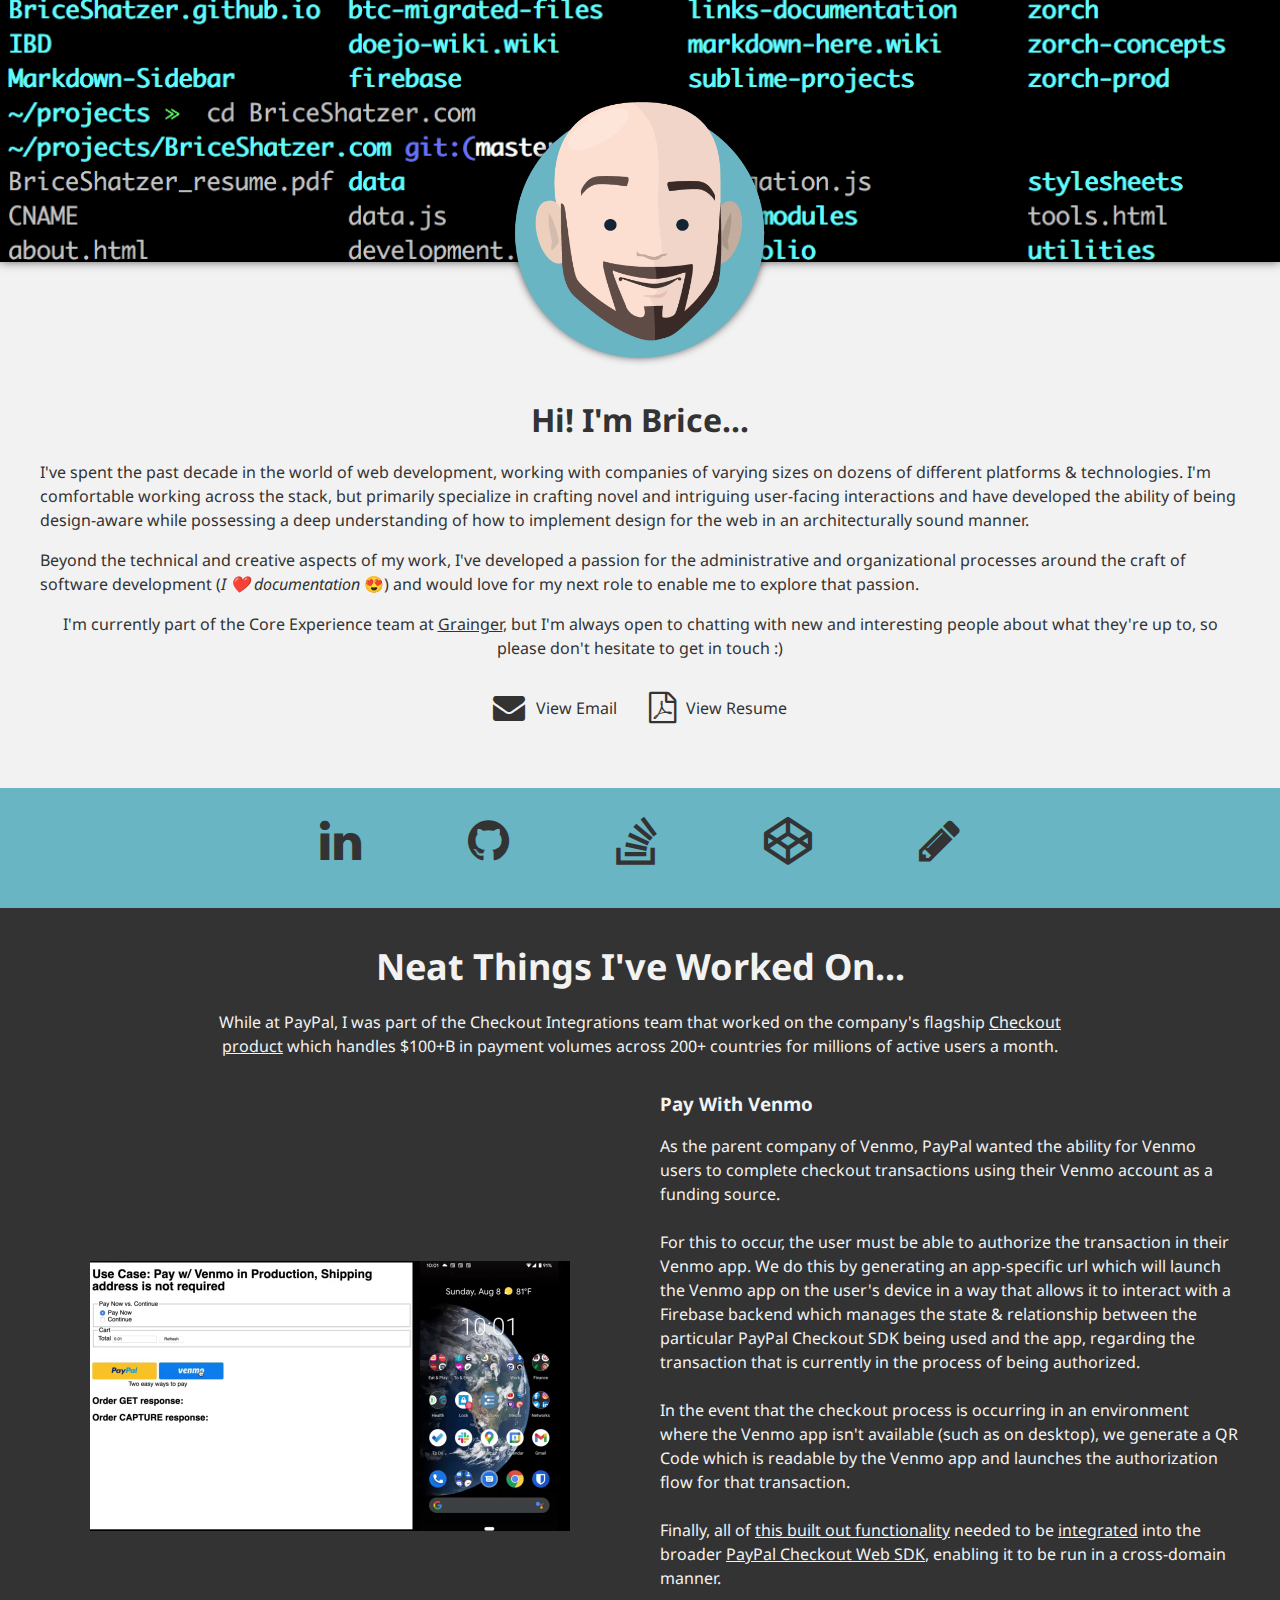
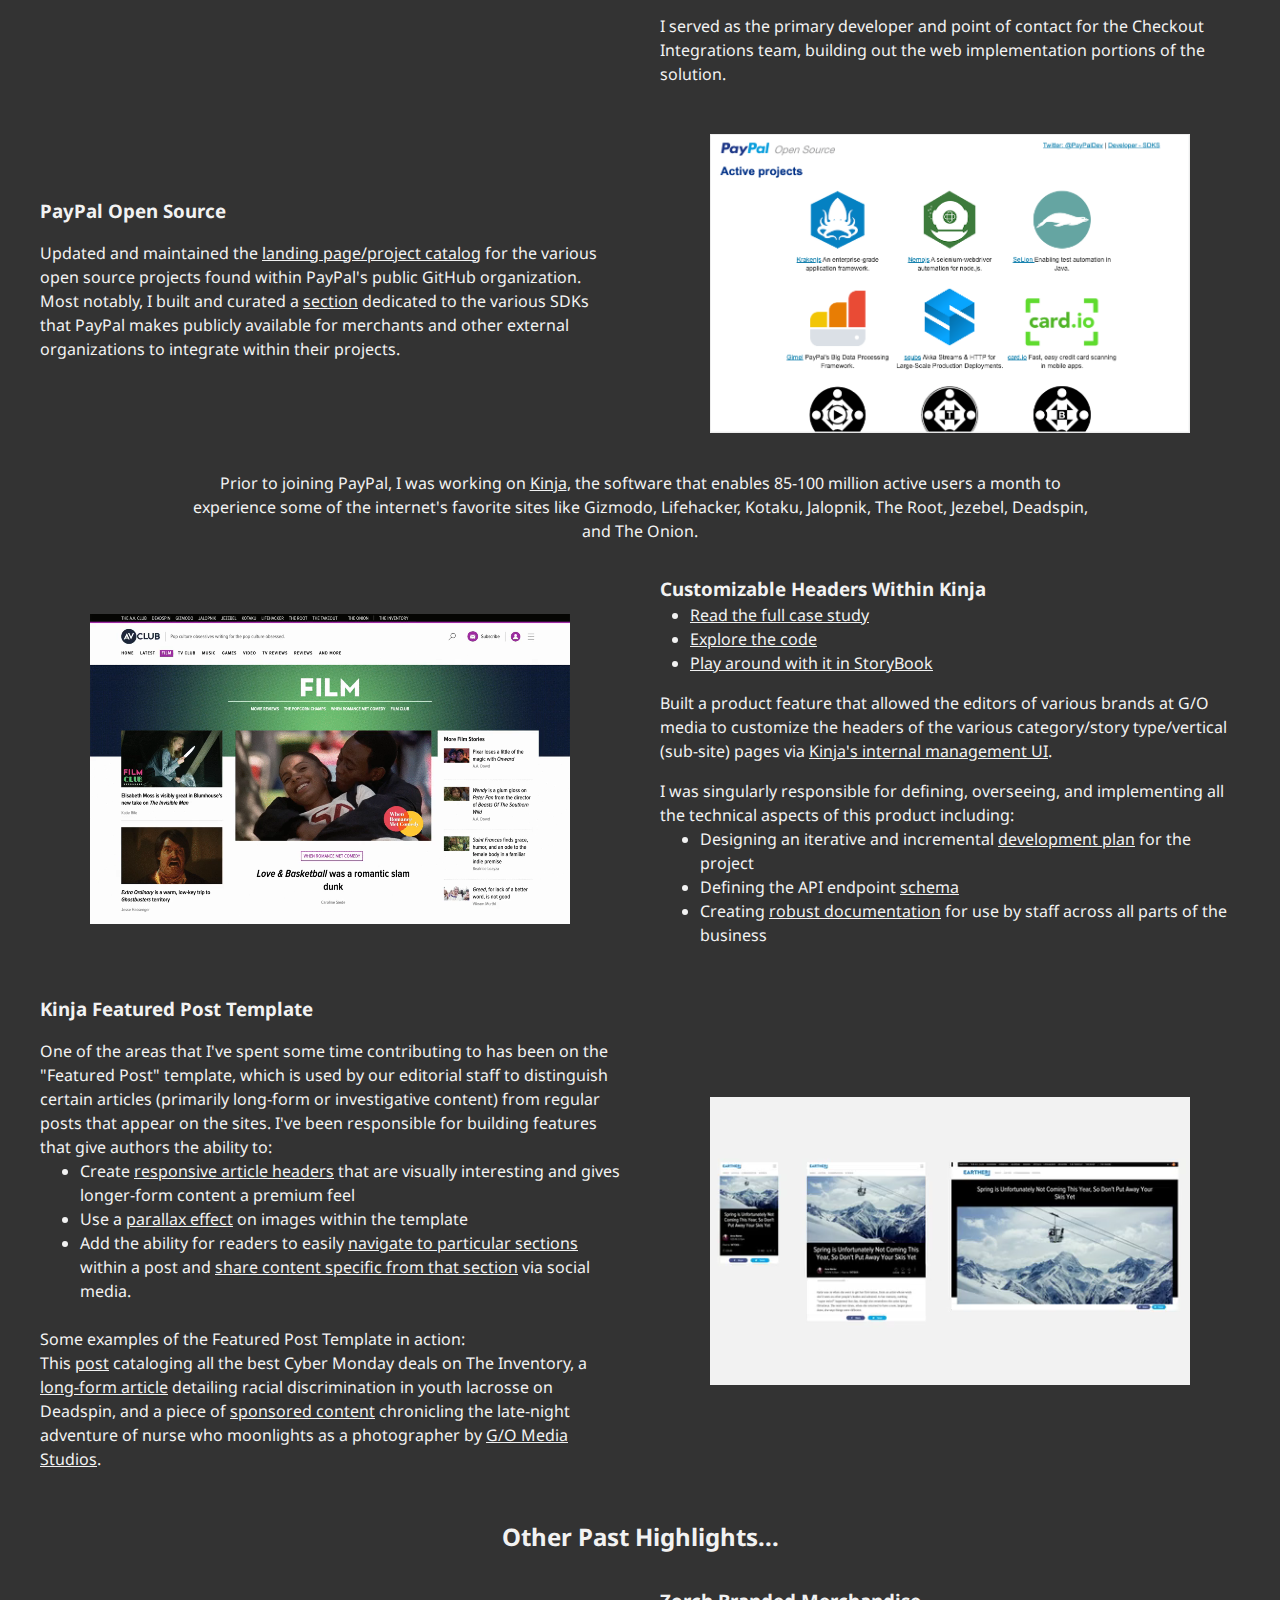
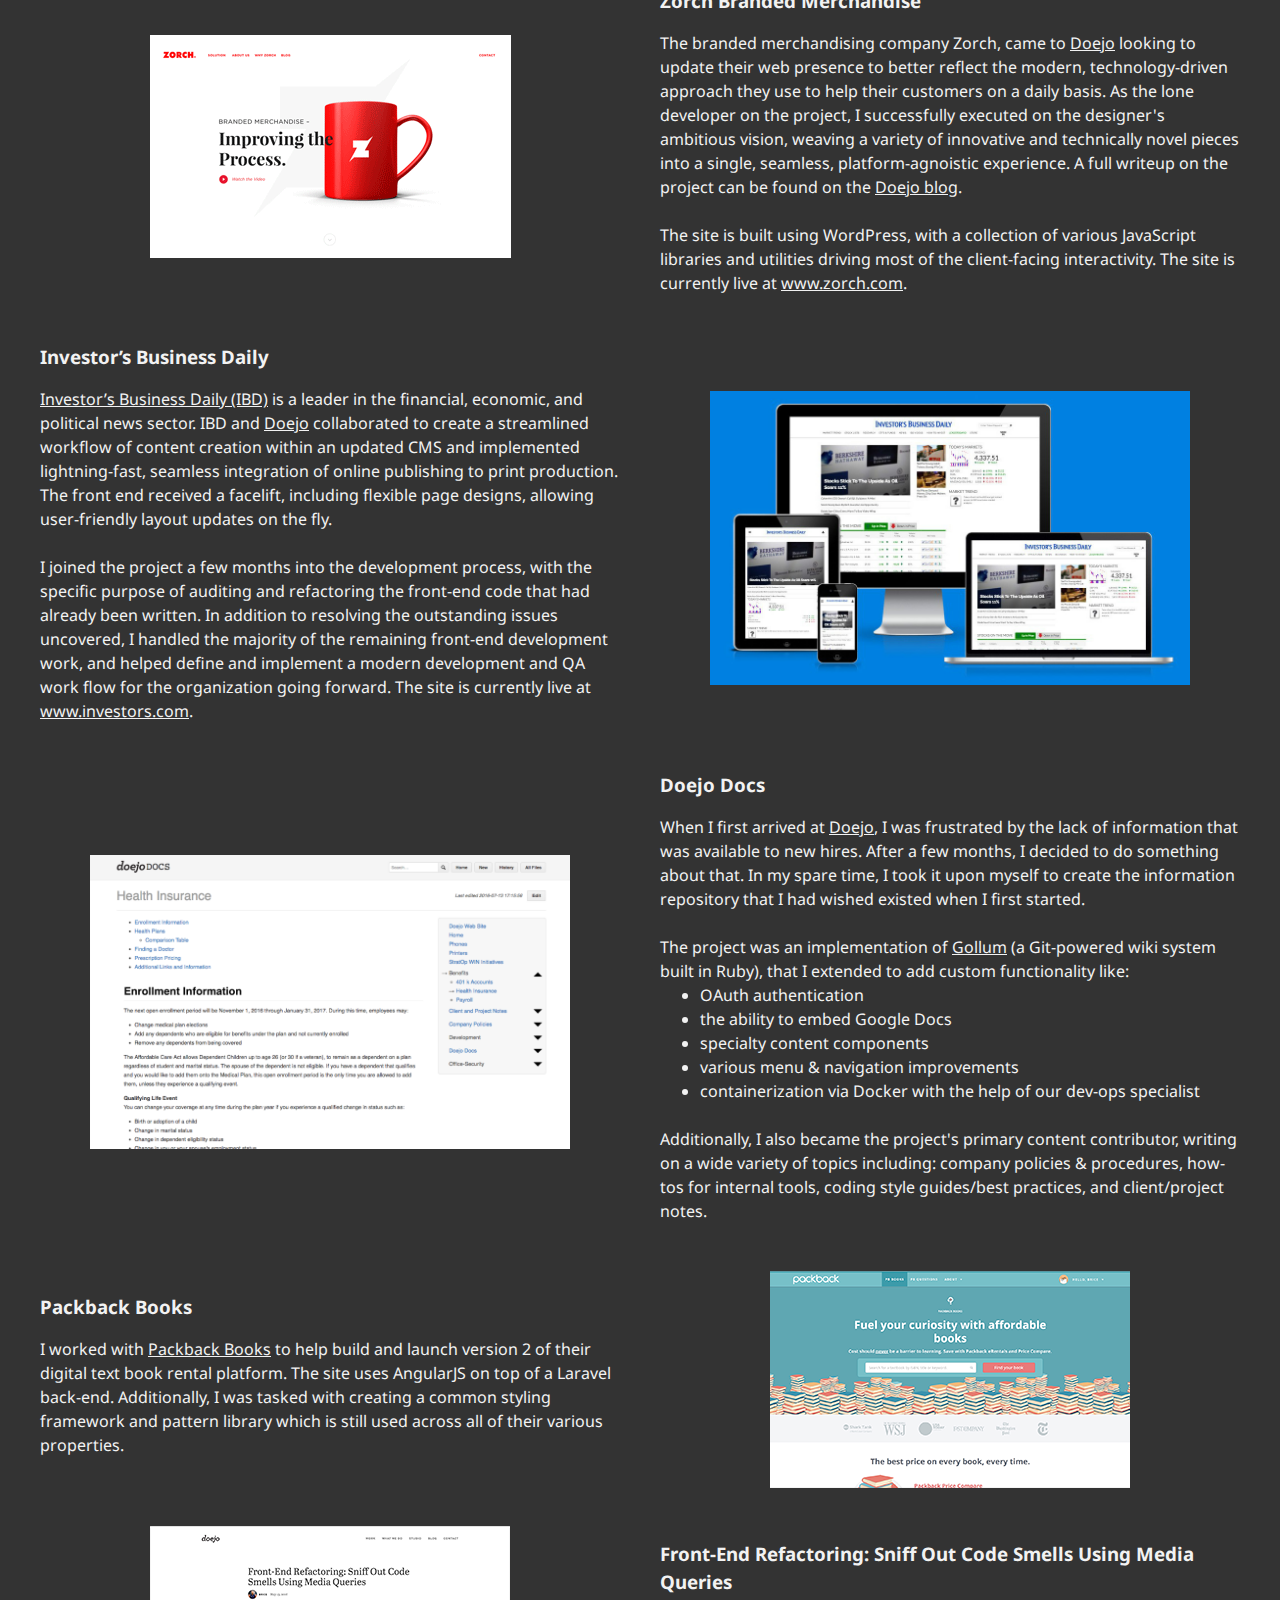
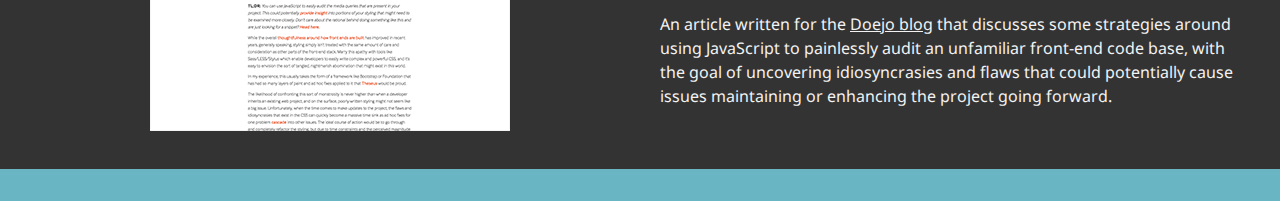
==== commit fdcf7f13: "resume and paypal links update" ====
--- a/index.html
+++ b/index.html
@@ -29,8 +29,13 @@
                 </p>
 
                 <p class="always-open-to-chatting">
-                    I recently wrapped up my role on the Core Experience team at <a href="https://www.grainger.com/" rel="noreferrer">Grainger</a>, and I'm open to connecting with new and interesting people. If you're working on something exciting, feel free to reach out — I'd love to chat! 
-                </p>    
+                    I'm currently part of the Core Experience team at <a href="https://www.grainger.com/" rel="noreferrer">Grainger</a>, but I'm always open to chatting with new and interesting people about what they're up to, so please don't hesitate to get in touch :)
+                </p>
+<!-- 
+                <p class="always-open-to-chatting">
+                    Currently, I'm working on the <a href="https://developer.paypal.com/docs/checkout" rel="noreferrer">JavaScript SDK</a> as part of the Checkout Integrations team at PayPal, but I'm always open to chatting with new and interesting people about what they're up to, so please don't hesitate to get in touch :)
+                </p>
+-->                
                 <div class="contact">
                     <div>
                         <a href="https://mailhide.io/e/65QhMWn3" onclick="popup=window.open('https://mailhide.io/e/65QhMWn3','mailhidepopup','width=580,height=635'); return false;" title="Reveal this e-mail address" aria-label="View Email">
@@ -52,6 +57,9 @@
             <a class="social"  aria-label="LinkinIn" title="LinkinIn" href="http://www.linkedin.com/pub/brice-shatzer/16/690/b26/" rel="noreferrer">
                 <i class="fa fa-linkedin"></i>
             </a>
+            <!-- <a class="social" aria-label="Twitter" title="Twitter" href="https://twitter.com/_shatzer" rel="noreferrer">
+                <i class="fa fa-twitter"></i>
+            </a> -->
             <a class="social" aria-label="Github" title="Github" href="https://github.com/briceshatzer" rel="noreferrer">
                 <i class="fa fa-github"></i>
             </a>
@@ -131,17 +139,17 @@
                 <div class="writeup">
                     <h3>PayPal Open Source</h3>
                     <p>
-                        Updated and maintained the <a href="http://paypal.github.io/" rel="noreferrer">landing page/project catalog</a> for the various open source projects found within PayPal's public GitHub organization. Most notably, I built and curated a <a href="https://paypal.github.io/sdk" rel="noreferrer">section</a> dedicated to the various SDKs that PayPal makes publicly available for merchants and other external organizations to integrate within their projects.
+                        Updated and maintained the <a href="https://web.archive.org/web/20241031030253/https://paypal.github.io/" rel="noreferrer">landing page/project catalog</a> for the various open source projects found within PayPal's public GitHub organization. Most notably, I built and curated a <a href="https://web.archive.org/web/20221209171559/https://paypal.github.io/sdk" rel="noreferrer">section</a> dedicated to the various SDKs that PayPal makes publicly available for merchants and other external organizations to integrate within their projects.
                     </p>
                 </div>
             </div>            
 
-            <span class="subsection-header" id="kinja">
+            <span class="subsection-header">
                 <p>
                     Prior to joining PayPal, I was working on <a href="https://en.wikipedia.org/wiki/Kinja" rel="noreferrer">Kinja</a>, the software that enables 85-100 million active users a month to experience some of the internet's favorite sites like Gizmodo, Lifehacker, Kotaku, Jalopnik, The Root, Jezebel, Deadspin, and The Onion.
                 </p>
             </span>
-            <div id="kinja-custom-header" class="highlight">
+             <div id="kinja-custom-header" class="highlight">
                 <div class="visual">
                     <video autoplay loop muted playsinline>
                         <source src="/images/kinja/custom-header.mp4" type="video/mp4">
@@ -150,53 +158,53 @@
                 </div>
                 <div class="writeup">
                     <h3>Customizable Headers Within Kinja</h3>
-                    <div class="prime">
-                        <ul class="important-points">
-                            <li><a href="https://briceshatzer.com/blog/2020-03-20-Kinja-Custom-Header-Case-Study" rel="noreferrer">Read the full case study</a></li>
-                            <li><a href="https://github.com/BriceShatzer/kinja-custom-header-files" rel="noreferrer">Explore the code</li>
-                            <li><a href="https://gawkermedia.github.io/kinja-components/?path=/story/4-components-custom-header--custom-header" rel="noreferrer">Play around with it in StoryBook</a></li>                        
-                        </ul>
-                        <p>
-                        Built a product feature that allowed the editors of various brands at G/O media to customize the headers of the various category/story type/vertical (sub-site) pages via <a href="https://web.archive.org/web/20200920120905/https://changelog.kinja.com/added-ability-to-customize-curation-module-1840391541" rel="noreferrer">Kinja's internal management UI</a>. 
-                        </p>
-                        <p>
-                            I was singularly responsible for defining, overseeing, and implementing all the technical aspects of this product including:
-                        </p>
-                        <ul>
-                            <li>
-                                Designing an iterative and incremental <a href="https://gist.github.com/BriceShatzer/bdd91a7d423d23b0f349b33ac34f9184#file-custom-header-plan-md" rel="noreferrer">development plan</a> for the project
-                            </li>
-                            <li>Defining the API endpoint <a href="https://gist.github.com/BriceShatzer/bdd91a7d423d23b0f349b33ac34f9184#file-schema-json" rel="noreferrer">schema</a></li>
-                            <li>
-                                Creating <a href="https://docs.google.com/presentation/d/1Qt3uQsgsR0_9ZD0iyPL5mFcu_VGqp7AbJoq5b51x69k/edit?usp=sharing" rel="noreferrer">robust documentation</a> for use by staff across all parts of the business
-                            </li>
-                        </ul>
-                    </div>
+<div class="prime">
+                    <ul class="important-points">
+                        <li><a href="https://briceshatzer.com/blog/2020-03-20-Kinja-Custom-Header-Case-Study" rel="noreferrer">Read the full case study</a></li>
+                        <li><a href="https://github.com/BriceShatzer/kinja-custom-header-files" rel="noreferrer">Explore the code</li>
+                        <li><a href="https://gawkermedia.github.io/kinja-components/?path=/story/4-components-custom-header--custom-header" rel="noreferrer">Play around with it in StoryBook</a></li>                        
+                    </ul>
+                    <p>
+                    Built a product feature that allowed the editors of various brands at G/O media to customize the headers of the various category/story type/vertical (sub-site) pages via <a href="https://web.archive.org/web/20200920120905/https://changelog.kinja.com/added-ability-to-customize-curation-module-1840391541" rel="noreferrer">Kinja's internal management UI</a>. 
+                    </p>
+                    <p>
+                        I was singularly responsible for defining, overseeing, and implementing all the technical aspects of this product including:
+                    </p>
+                    <ul>
+                        <li>
+                            Designing an iterative and incremental <a href="https://gist.github.com/BriceShatzer/bdd91a7d423d23b0f349b33ac34f9184#file-custom-header-plan-md" rel="noreferrer">development plan</a> for the project
+                        </li>
+                        <li>Defining the API endpoint <a href="https://gist.github.com/BriceShatzer/bdd91a7d423d23b0f349b33ac34f9184#file-schema-json" rel="noreferrer">schema</a></li>
+                        <li>
+                            Creating <a href="https://docs.google.com/presentation/d/1Qt3uQsgsR0_9ZD0iyPL5mFcu_VGqp7AbJoq5b51x69k/edit?usp=sharing" rel="noreferrer">robust documentation</a> for use by staff across all parts of the business
+                        </li>
+                    </ul>
+</div>
 <span style="position: absolute; right:25px; top:0px; cursor:pointer;" id="wrenchToggle" class="hide">🔧</span>
-                    <div class="alt hide">
-                        <p>
-                            "All of the sites look the same", had been a consistent refrain that the product team has heard from both the editorial staff and readers throughout the life of Kinja, and only intensified when the brands of Onion, Inc. <a href="https://web.archive.org/web/20200926012420/https://product.kinja.com/the-onion-is-now-publishing-on-kinja-1819619421" rel="noreferrer">migrated on to the platform</a>.
-                        </p>
-                        <p>With that in mind, we set about creating a new way for the different sites to be able to express their own unique and creative brand identities without having to rely on time from the product team. The ability to completely customize headers on any different category, story type, vertical (sub-site) page is available from within Kinja's internal management UI, <a href="https://web.archive.org/web/20201114131634/https://changelog.kinja.com/added-ability-to-customize-curation-module-1840391541">which all site editors</a> have access to.
-                        </p>
-                        <p>
-                            I was singularly responsible for defining, overseeing, or implementing all aspects of the technical implementation of this product including:
-                        </p>
-                        <ul>
-                            <li>
-                                Designing an iterative and incremental <a href="https://gist.github.com/BriceShatzer/bdd91a7d423d23b0f349b33ac34f9184#file-custom-header-plan-md" rel="noreferrer">development plan</a> for the project
-                            </li>
-                            <li>Defining the API endpoint <a href="https://gist.github.com/BriceShatzer/bdd91a7d423d23b0f349b33ac34f9184#file-schema-json" rel="noreferrer">schema</a></li>
-                            <li>
-                                Creating <a href="https://docs.google.com/presentation/d/1Qt3uQsgsR0_9ZD0iyPL5mFcu_VGqp7AbJoq5b51x69k/edit?usp=sharing" rel="noreferrer">robust documentation</a> for use by staff across all parts of the business
-                            </li>
-                        </ul>
-
-                        <p>
-
-                            Some great examples of the editorial staff taking full advantage of the project can be found on the Gizmodo sub-sites like <a href="https://paleofuture.gizmodo.com/" rel="noreferrer">Paleofuture</a>, <a href="https://io9.gizmodo.com/" rel="noreferrer">io9</a>, & <a href="https://earther.gizmodo.com/" rel="noreferrer">Earther</a>; and the various sections of The A.V. Club:  <a href="https://film.avclub.com/" rel="noreferrer">Film</a>, <a href="https://tv.avclub.com/" rel="noreferrer">T.V.</a>, <a href="https://music.avclub.com/" rel="noreferrer">Music</a>, <a href="https://games.avclub.com/" rel="noreferrer">Games</a>, & <a href="https://aux.avclub.com/" rel="noreferrer">AUX</a>.
-                        </p>
-                    </div>
+<div class="alt hide">
+                    <p>
+                        "All of the sites look the same", had been a consistent refrain that the product team has heard from both the editorial staff and readers throughout the life of Kinja, and only intensified when the brands of Onion, Inc. <a href="https://web.archive.org/web/20200926012420/https://product.kinja.com/the-onion-is-now-publishing-on-kinja-1819619421" rel="noreferrer">migrated on to the platform</a>.
+                    </p>
+                    <p>With that in mind, we set about creating a new way for the different sites to be able to express their own unique and creative brand identities without having to rely on time from the product team. The ability to completely customize headers on any different category, story type, vertical (sub-site) page is available from within Kinja's internal management UI, <a href="https://web.archive.org/web/20201114131634/https://changelog.kinja.com/added-ability-to-customize-curation-module-1840391541">which all site editors</a> have access to.
+                    </p>
+                    <p>
+                        I was singularly responsible for defining, overseeing, or implementing all aspects of the technical implementation of this product including:
+                    </p>
+                      <ul>
+                        <li>
+                            Designing an iterative and incremental <a href="https://gist.github.com/BriceShatzer/bdd91a7d423d23b0f349b33ac34f9184#file-custom-header-plan-md" rel="noreferrer">development plan</a> for the project
+                        </li>
+                        <li>Defining the API endpoint <a href="https://gist.github.com/BriceShatzer/bdd91a7d423d23b0f349b33ac34f9184#file-schema-json" rel="noreferrer">schema</a></li>
+                        <li>
+                            Creating <a href="https://docs.google.com/presentation/d/1Qt3uQsgsR0_9ZD0iyPL5mFcu_VGqp7AbJoq5b51x69k/edit?usp=sharing" rel="noreferrer">robust documentation</a> for use by staff across all parts of the business
+                        </li>
+                    </ul>
+
+                    <p>
+
+                        Some great examples of the editorial staff taking full advantage of the project can be found on the Gizmodo sub-sites like <a href="https://paleofuture.gizmodo.com/" rel="noreferrer">Paleofuture</a>, <a href="https://io9.gizmodo.com/" rel="noreferrer">io9</a>, & <a href="https://earther.gizmodo.com/" rel="noreferrer">Earther</a>; and the various sections of The A.V. Club:  <a href="https://film.avclub.com/" rel="noreferrer">Film</a>, <a href="https://tv.avclub.com/" rel="noreferrer">T.V.</a>, <a href="https://music.avclub.com/" rel="noreferrer">Music</a>, <a href="https://games.avclub.com/" rel="noreferrer">Games</a>, & <a href="https://aux.avclub.com/" rel="noreferrer">AUX</a>.
+                    </p>
+</div>
                 </div>
             </div>
             <div id="kinja-featured-post" class="highlight">
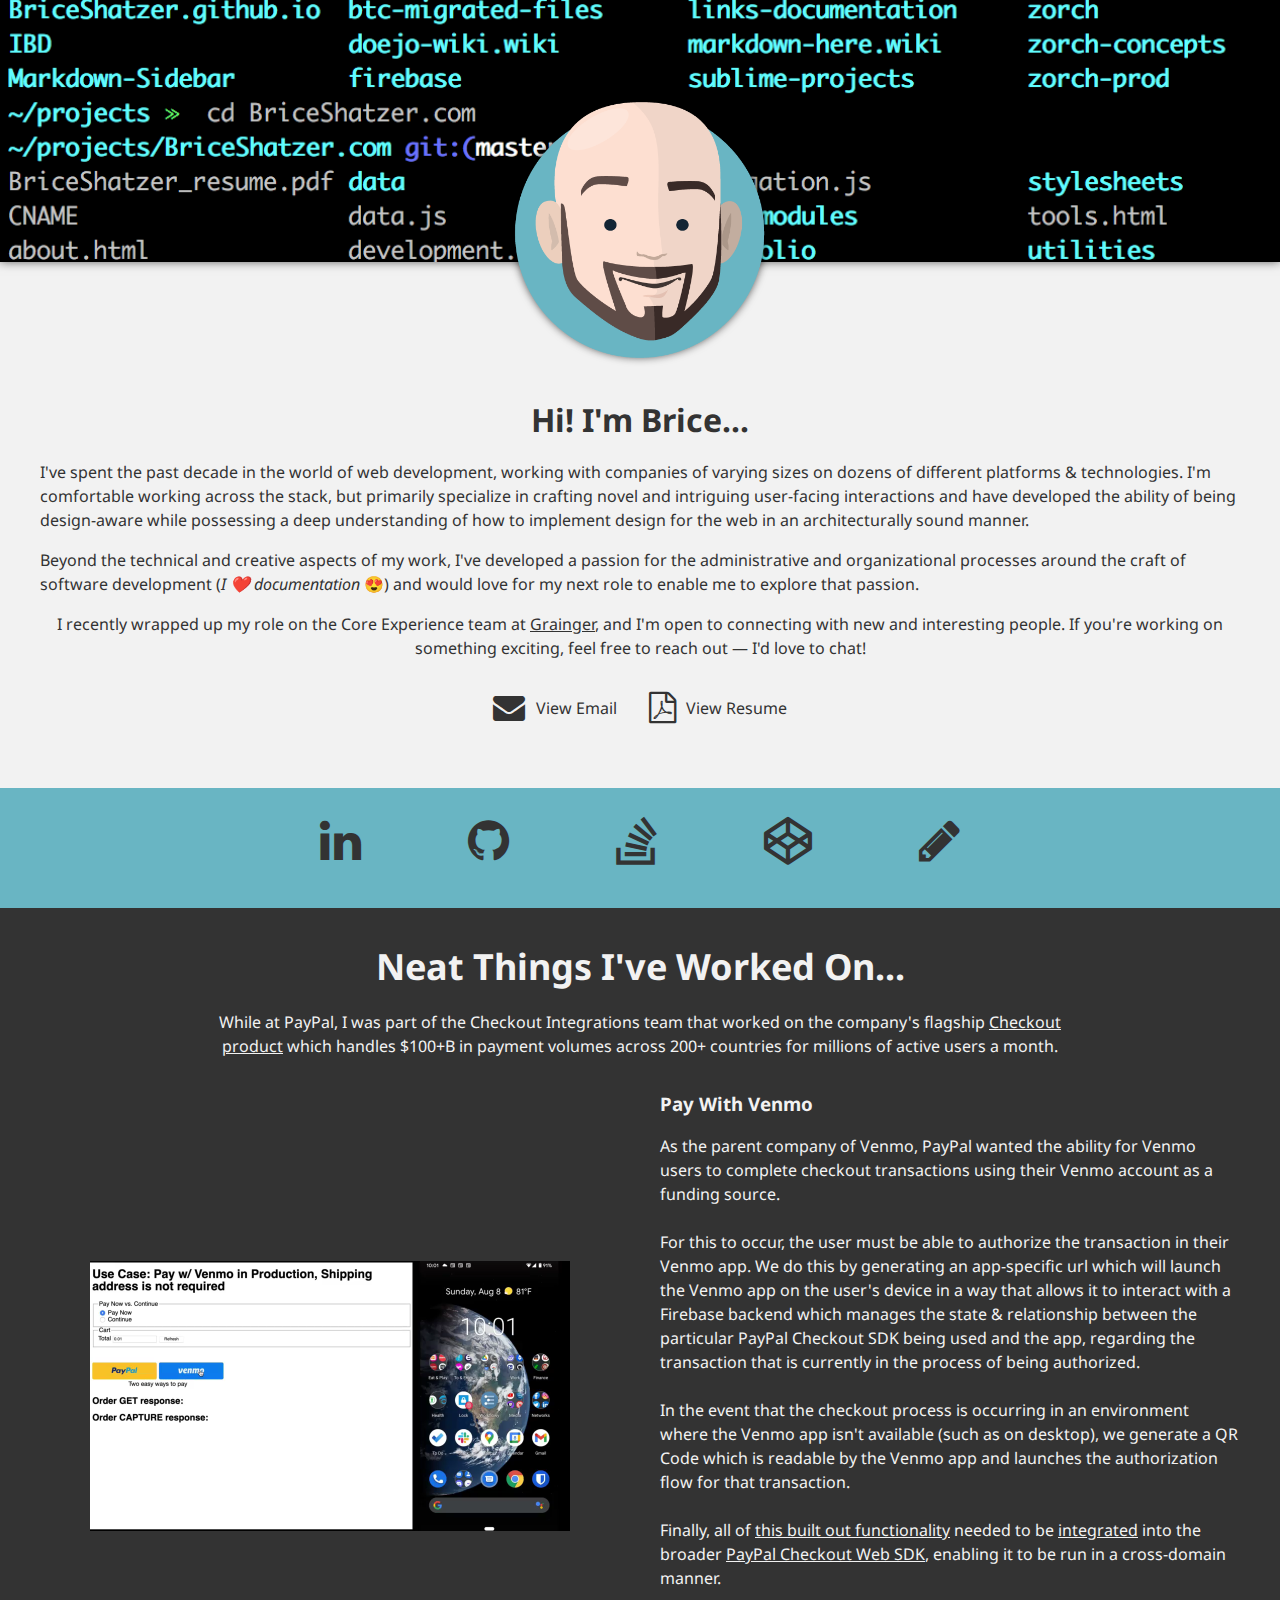
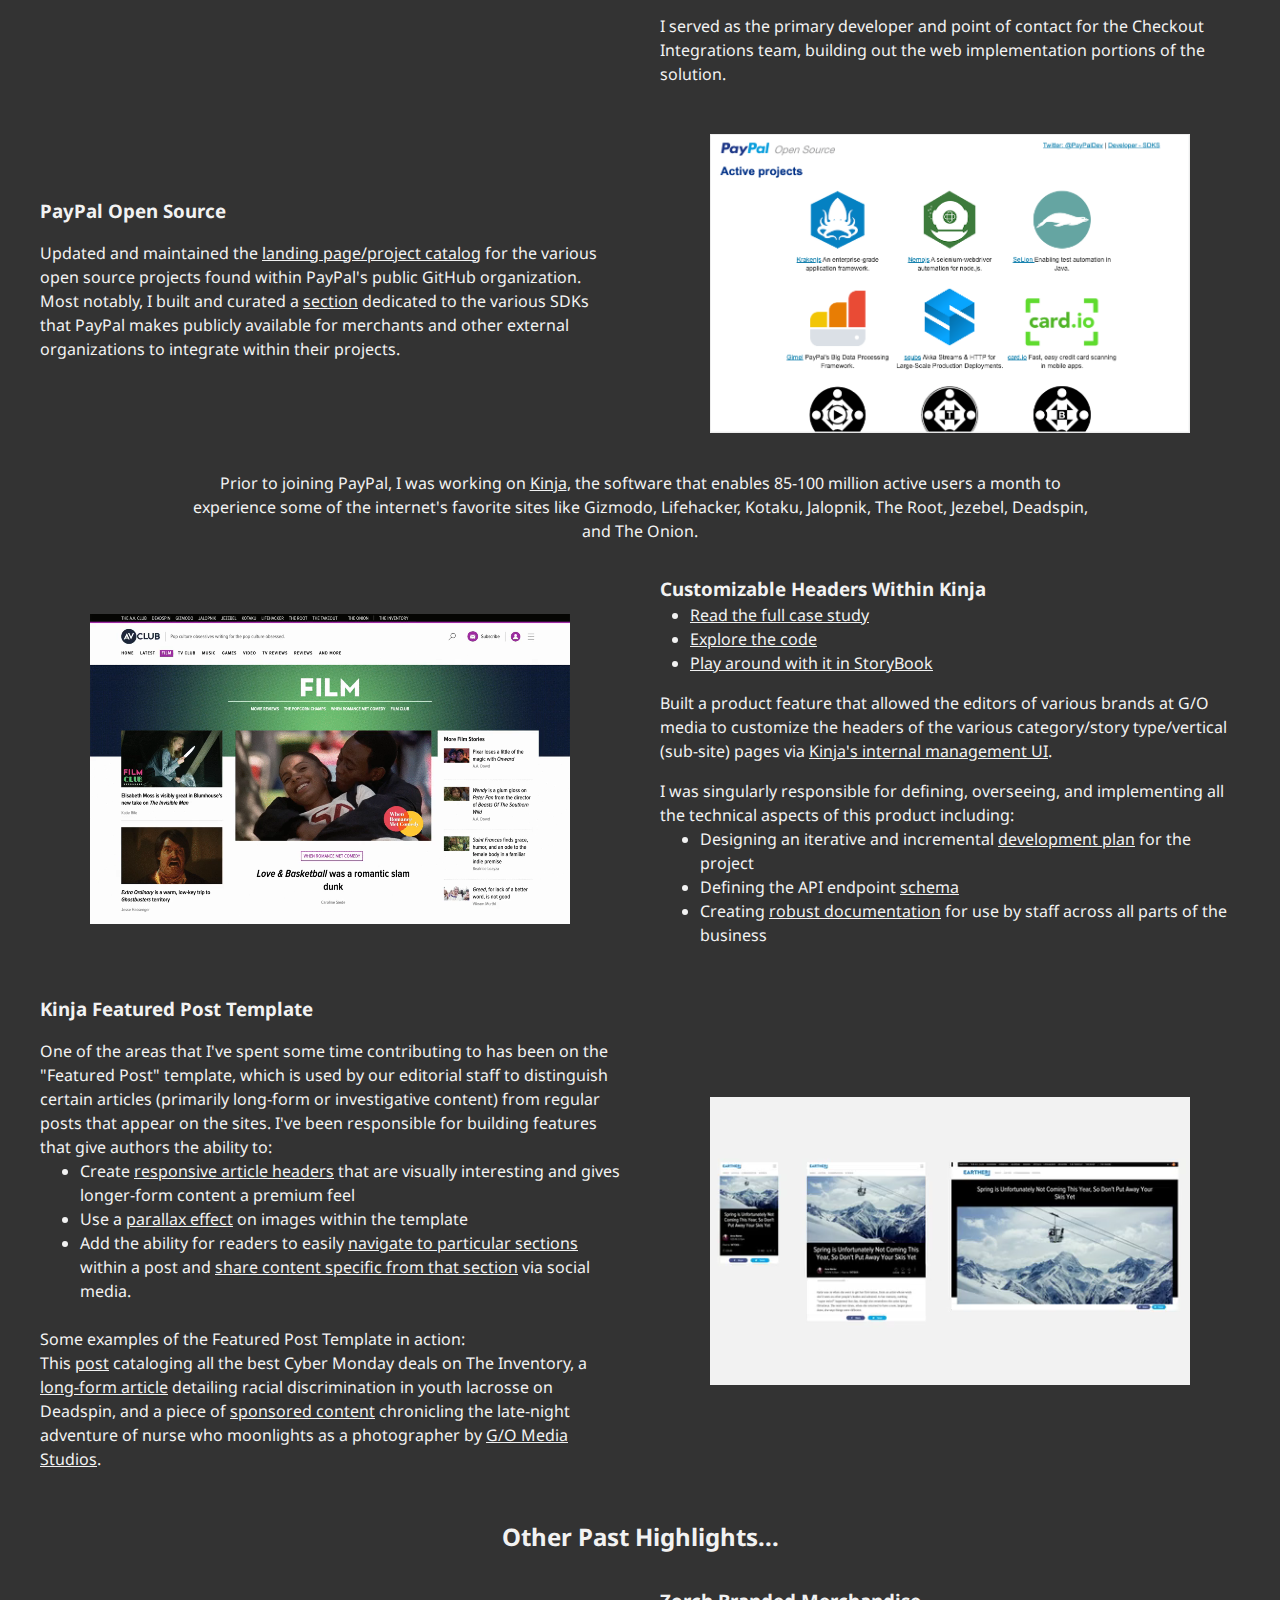
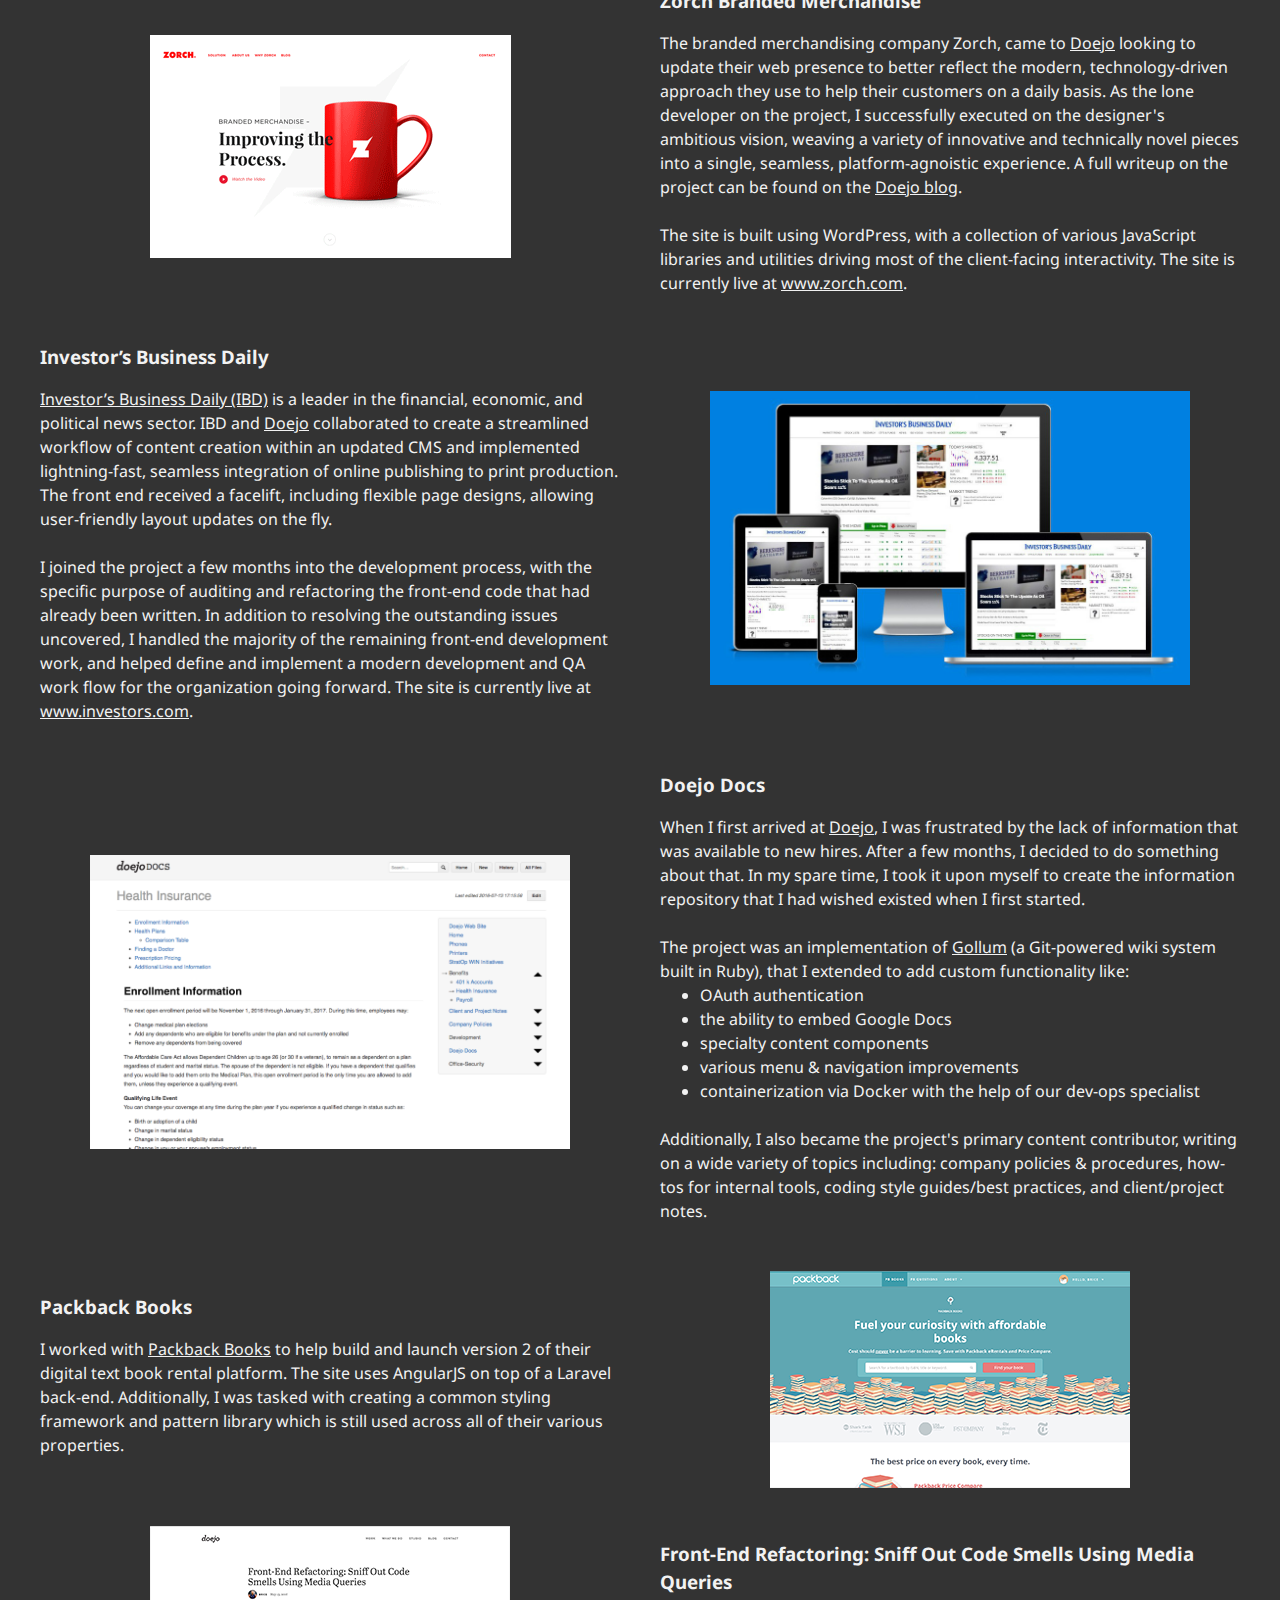
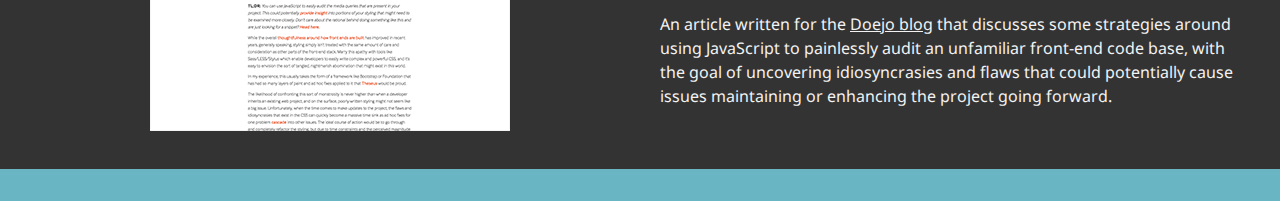
==== commit 0c92753f: "Merge branch 'master' of github.com:BriceShatzer/BriceShatzer.github.io" ====
--- a/index.html
+++ b/index.html
@@ -29,13 +29,8 @@
                 </p>
 
                 <p class="always-open-to-chatting">
-                    I'm currently part of the Core Experience team at <a href="https://www.grainger.com/" rel="noreferrer">Grainger</a>, but I'm always open to chatting with new and interesting people about what they're up to, so please don't hesitate to get in touch :)
-                </p>
-<!-- 
-                <p class="always-open-to-chatting">
-                    Currently, I'm working on the <a href="https://developer.paypal.com/docs/checkout" rel="noreferrer">JavaScript SDK</a> as part of the Checkout Integrations team at PayPal, but I'm always open to chatting with new and interesting people about what they're up to, so please don't hesitate to get in touch :)
-                </p>
--->                
+                    I recently wrapped up my role on the Core Experience team at <a href="https://www.grainger.com/" rel="noreferrer">Grainger</a>, and I'm open to connecting with new and interesting people. If you're working on something exciting, feel free to reach out — I'd love to chat! 
+                </p>    
                 <div class="contact">
                     <div>
                         <a href="https://mailhide.io/e/65QhMWn3" onclick="popup=window.open('https://mailhide.io/e/65QhMWn3','mailhidepopup','width=580,height=635'); return false;" title="Reveal this e-mail address" aria-label="View Email">
@@ -57,9 +52,6 @@
             <a class="social"  aria-label="LinkinIn" title="LinkinIn" href="http://www.linkedin.com/pub/brice-shatzer/16/690/b26/" rel="noreferrer">
                 <i class="fa fa-linkedin"></i>
             </a>
-            <!-- <a class="social" aria-label="Twitter" title="Twitter" href="https://twitter.com/_shatzer" rel="noreferrer">
-                <i class="fa fa-twitter"></i>
-            </a> -->
             <a class="social" aria-label="Github" title="Github" href="https://github.com/briceshatzer" rel="noreferrer">
                 <i class="fa fa-github"></i>
             </a>
@@ -132,7 +124,7 @@
             </div>
             <div id="paypal-open-source" class="highlight">
                 <div class="visual">
-                    <a href="http://paypal.github.io/" rel="noreferrer">
+                    <a href="https://web.archive.org/web/20241031030253/https://paypal.github.io/" rel="noreferrer">
                         <img src="/images/paypal-opensource.png" alt="screenshot of paypal's open source catalog"/>
                     </a>                    
                 </div>
@@ -144,12 +136,12 @@
                 </div>
             </div>            
 
-            <span class="subsection-header">
+            <span class="subsection-header" id="kinja">
                 <p>
                     Prior to joining PayPal, I was working on <a href="https://en.wikipedia.org/wiki/Kinja" rel="noreferrer">Kinja</a>, the software that enables 85-100 million active users a month to experience some of the internet's favorite sites like Gizmodo, Lifehacker, Kotaku, Jalopnik, The Root, Jezebel, Deadspin, and The Onion.
                 </p>
             </span>
-             <div id="kinja-custom-header" class="highlight">
+            <div id="kinja-custom-header" class="highlight">
                 <div class="visual">
                     <video autoplay loop muted playsinline>
                         <source src="/images/kinja/custom-header.mp4" type="video/mp4">
@@ -158,53 +150,53 @@
                 </div>
                 <div class="writeup">
                     <h3>Customizable Headers Within Kinja</h3>
-<div class="prime">
-                    <ul class="important-points">
-                        <li><a href="https://briceshatzer.com/blog/2020-03-20-Kinja-Custom-Header-Case-Study" rel="noreferrer">Read the full case study</a></li>
-                        <li><a href="https://github.com/BriceShatzer/kinja-custom-header-files" rel="noreferrer">Explore the code</li>
-                        <li><a href="https://gawkermedia.github.io/kinja-components/?path=/story/4-components-custom-header--custom-header" rel="noreferrer">Play around with it in StoryBook</a></li>                        
-                    </ul>
-                    <p>
-                    Built a product feature that allowed the editors of various brands at G/O media to customize the headers of the various category/story type/vertical (sub-site) pages via <a href="https://web.archive.org/web/20200920120905/https://changelog.kinja.com/added-ability-to-customize-curation-module-1840391541" rel="noreferrer">Kinja's internal management UI</a>. 
-                    </p>
-                    <p>
-                        I was singularly responsible for defining, overseeing, and implementing all the technical aspects of this product including:
-                    </p>
-                    <ul>
-                        <li>
-                            Designing an iterative and incremental <a href="https://gist.github.com/BriceShatzer/bdd91a7d423d23b0f349b33ac34f9184#file-custom-header-plan-md" rel="noreferrer">development plan</a> for the project
-                        </li>
-                        <li>Defining the API endpoint <a href="https://gist.github.com/BriceShatzer/bdd91a7d423d23b0f349b33ac34f9184#file-schema-json" rel="noreferrer">schema</a></li>
-                        <li>
-                            Creating <a href="https://docs.google.com/presentation/d/1Qt3uQsgsR0_9ZD0iyPL5mFcu_VGqp7AbJoq5b51x69k/edit?usp=sharing" rel="noreferrer">robust documentation</a> for use by staff across all parts of the business
-                        </li>
-                    </ul>
-</div>
+                    <div class="prime">
+                        <ul class="important-points">
+                            <li><a href="https://briceshatzer.com/blog/2020-03-20-Kinja-Custom-Header-Case-Study" rel="noreferrer">Read the full case study</a></li>
+                            <li><a href="https://github.com/BriceShatzer/kinja-custom-header-files" rel="noreferrer">Explore the code</li>
+                            <li><a href="https://gawkermedia.github.io/kinja-components/?path=/story/4-components-custom-header--custom-header" rel="noreferrer">Play around with it in StoryBook</a></li>                        
+                        </ul>
+                        <p>
+                        Built a product feature that allowed the editors of various brands at G/O media to customize the headers of the various category/story type/vertical (sub-site) pages via <a href="https://web.archive.org/web/20200920120905/https://changelog.kinja.com/added-ability-to-customize-curation-module-1840391541" rel="noreferrer">Kinja's internal management UI</a>. 
+                        </p>
+                        <p>
+                            I was singularly responsible for defining, overseeing, and implementing all the technical aspects of this product including:
+                        </p>
+                        <ul>
+                            <li>
+                                Designing an iterative and incremental <a href="https://gist.github.com/BriceShatzer/bdd91a7d423d23b0f349b33ac34f9184#file-custom-header-plan-md" rel="noreferrer">development plan</a> for the project
+                            </li>
+                            <li>Defining the API endpoint <a href="https://gist.github.com/BriceShatzer/bdd91a7d423d23b0f349b33ac34f9184#file-schema-json" rel="noreferrer">schema</a></li>
+                            <li>
+                                Creating <a href="https://docs.google.com/presentation/d/1Qt3uQsgsR0_9ZD0iyPL5mFcu_VGqp7AbJoq5b51x69k/edit?usp=sharing" rel="noreferrer">robust documentation</a> for use by staff across all parts of the business
+                            </li>
+                        </ul>
+                    </div>
 <span style="position: absolute; right:25px; top:0px; cursor:pointer;" id="wrenchToggle" class="hide">🔧</span>
-<div class="alt hide">
-                    <p>
-                        "All of the sites look the same", had been a consistent refrain that the product team has heard from both the editorial staff and readers throughout the life of Kinja, and only intensified when the brands of Onion, Inc. <a href="https://web.archive.org/web/20200926012420/https://product.kinja.com/the-onion-is-now-publishing-on-kinja-1819619421" rel="noreferrer">migrated on to the platform</a>.
-                    </p>
-                    <p>With that in mind, we set about creating a new way for the different sites to be able to express their own unique and creative brand identities without having to rely on time from the product team. The ability to completely customize headers on any different category, story type, vertical (sub-site) page is available from within Kinja's internal management UI, <a href="https://web.archive.org/web/20201114131634/https://changelog.kinja.com/added-ability-to-customize-curation-module-1840391541">which all site editors</a> have access to.
-                    </p>
-                    <p>
-                        I was singularly responsible for defining, overseeing, or implementing all aspects of the technical implementation of this product including:
-                    </p>
-                      <ul>
-                        <li>
-                            Designing an iterative and incremental <a href="https://gist.github.com/BriceShatzer/bdd91a7d423d23b0f349b33ac34f9184#file-custom-header-plan-md" rel="noreferrer">development plan</a> for the project
-                        </li>
-                        <li>Defining the API endpoint <a href="https://gist.github.com/BriceShatzer/bdd91a7d423d23b0f349b33ac34f9184#file-schema-json" rel="noreferrer">schema</a></li>
-                        <li>
-                            Creating <a href="https://docs.google.com/presentation/d/1Qt3uQsgsR0_9ZD0iyPL5mFcu_VGqp7AbJoq5b51x69k/edit?usp=sharing" rel="noreferrer">robust documentation</a> for use by staff across all parts of the business
-                        </li>
-                    </ul>
-
-                    <p>
-
-                        Some great examples of the editorial staff taking full advantage of the project can be found on the Gizmodo sub-sites like <a href="https://paleofuture.gizmodo.com/" rel="noreferrer">Paleofuture</a>, <a href="https://io9.gizmodo.com/" rel="noreferrer">io9</a>, & <a href="https://earther.gizmodo.com/" rel="noreferrer">Earther</a>; and the various sections of The A.V. Club:  <a href="https://film.avclub.com/" rel="noreferrer">Film</a>, <a href="https://tv.avclub.com/" rel="noreferrer">T.V.</a>, <a href="https://music.avclub.com/" rel="noreferrer">Music</a>, <a href="https://games.avclub.com/" rel="noreferrer">Games</a>, & <a href="https://aux.avclub.com/" rel="noreferrer">AUX</a>.
-                    </p>
-</div>
+                    <div class="alt hide">
+                        <p>
+                            "All of the sites look the same", had been a consistent refrain that the product team has heard from both the editorial staff and readers throughout the life of Kinja, and only intensified when the brands of Onion, Inc. <a href="https://web.archive.org/web/20200926012420/https://product.kinja.com/the-onion-is-now-publishing-on-kinja-1819619421" rel="noreferrer">migrated on to the platform</a>.
+                        </p>
+                        <p>With that in mind, we set about creating a new way for the different sites to be able to express their own unique and creative brand identities without having to rely on time from the product team. The ability to completely customize headers on any different category, story type, vertical (sub-site) page is available from within Kinja's internal management UI, <a href="https://web.archive.org/web/20201114131634/https://changelog.kinja.com/added-ability-to-customize-curation-module-1840391541">which all site editors</a> have access to.
+                        </p>
+                        <p>
+                            I was singularly responsible for defining, overseeing, or implementing all aspects of the technical implementation of this product including:
+                        </p>
+                        <ul>
+                            <li>
+                                Designing an iterative and incremental <a href="https://gist.github.com/BriceShatzer/bdd91a7d423d23b0f349b33ac34f9184#file-custom-header-plan-md" rel="noreferrer">development plan</a> for the project
+                            </li>
+                            <li>Defining the API endpoint <a href="https://gist.github.com/BriceShatzer/bdd91a7d423d23b0f349b33ac34f9184#file-schema-json" rel="noreferrer">schema</a></li>
+                            <li>
+                                Creating <a href="https://docs.google.com/presentation/d/1Qt3uQsgsR0_9ZD0iyPL5mFcu_VGqp7AbJoq5b51x69k/edit?usp=sharing" rel="noreferrer">robust documentation</a> for use by staff across all parts of the business
+                            </li>
+                        </ul>
+
+                        <p>
+
+                            Some great examples of the editorial staff taking full advantage of the project can be found on the Gizmodo sub-sites like <a href="https://paleofuture.gizmodo.com/" rel="noreferrer">Paleofuture</a>, <a href="https://io9.gizmodo.com/" rel="noreferrer">io9</a>, & <a href="https://earther.gizmodo.com/" rel="noreferrer">Earther</a>; and the various sections of The A.V. Club:  <a href="https://film.avclub.com/" rel="noreferrer">Film</a>, <a href="https://tv.avclub.com/" rel="noreferrer">T.V.</a>, <a href="https://music.avclub.com/" rel="noreferrer">Music</a>, <a href="https://games.avclub.com/" rel="noreferrer">Games</a>, & <a href="https://aux.avclub.com/" rel="noreferrer">AUX</a>.
+                        </p>
+                    </div>
                 </div>
             </div>
             <div id="kinja-featured-post" class="highlight">
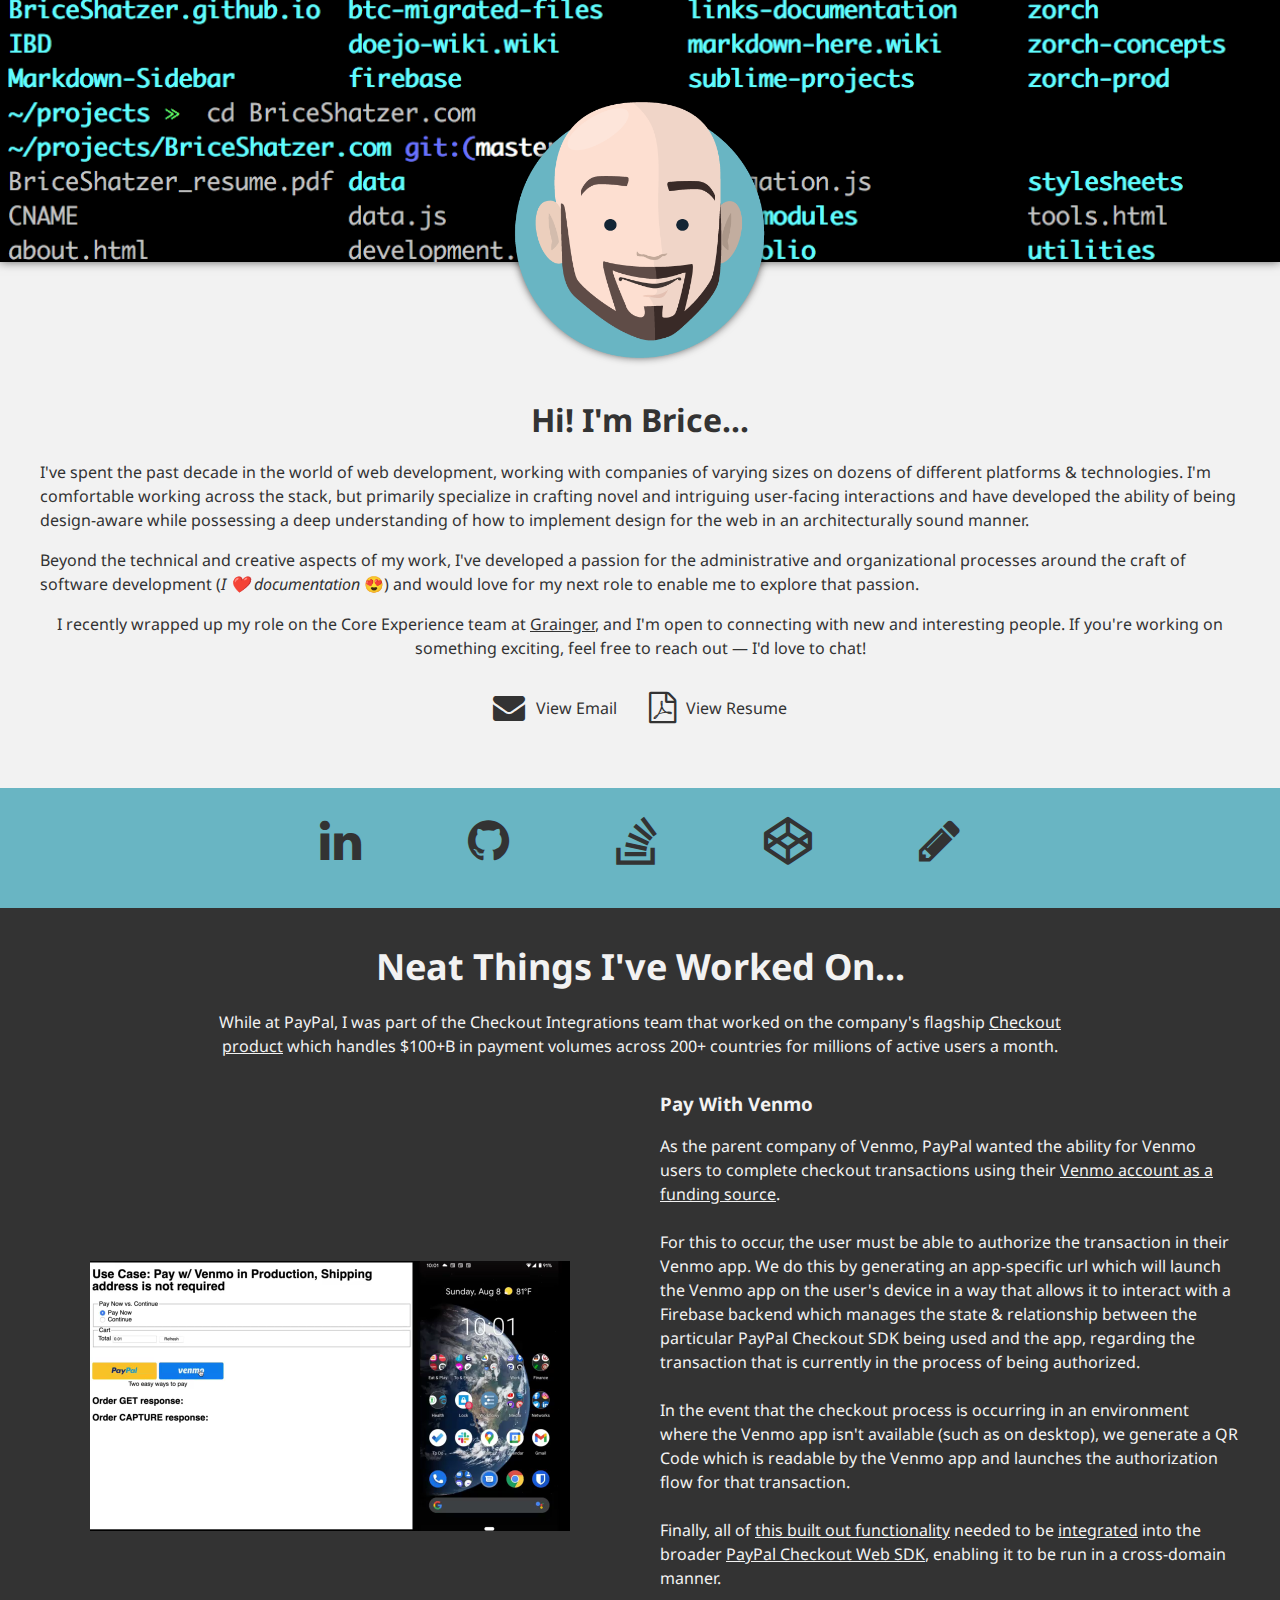
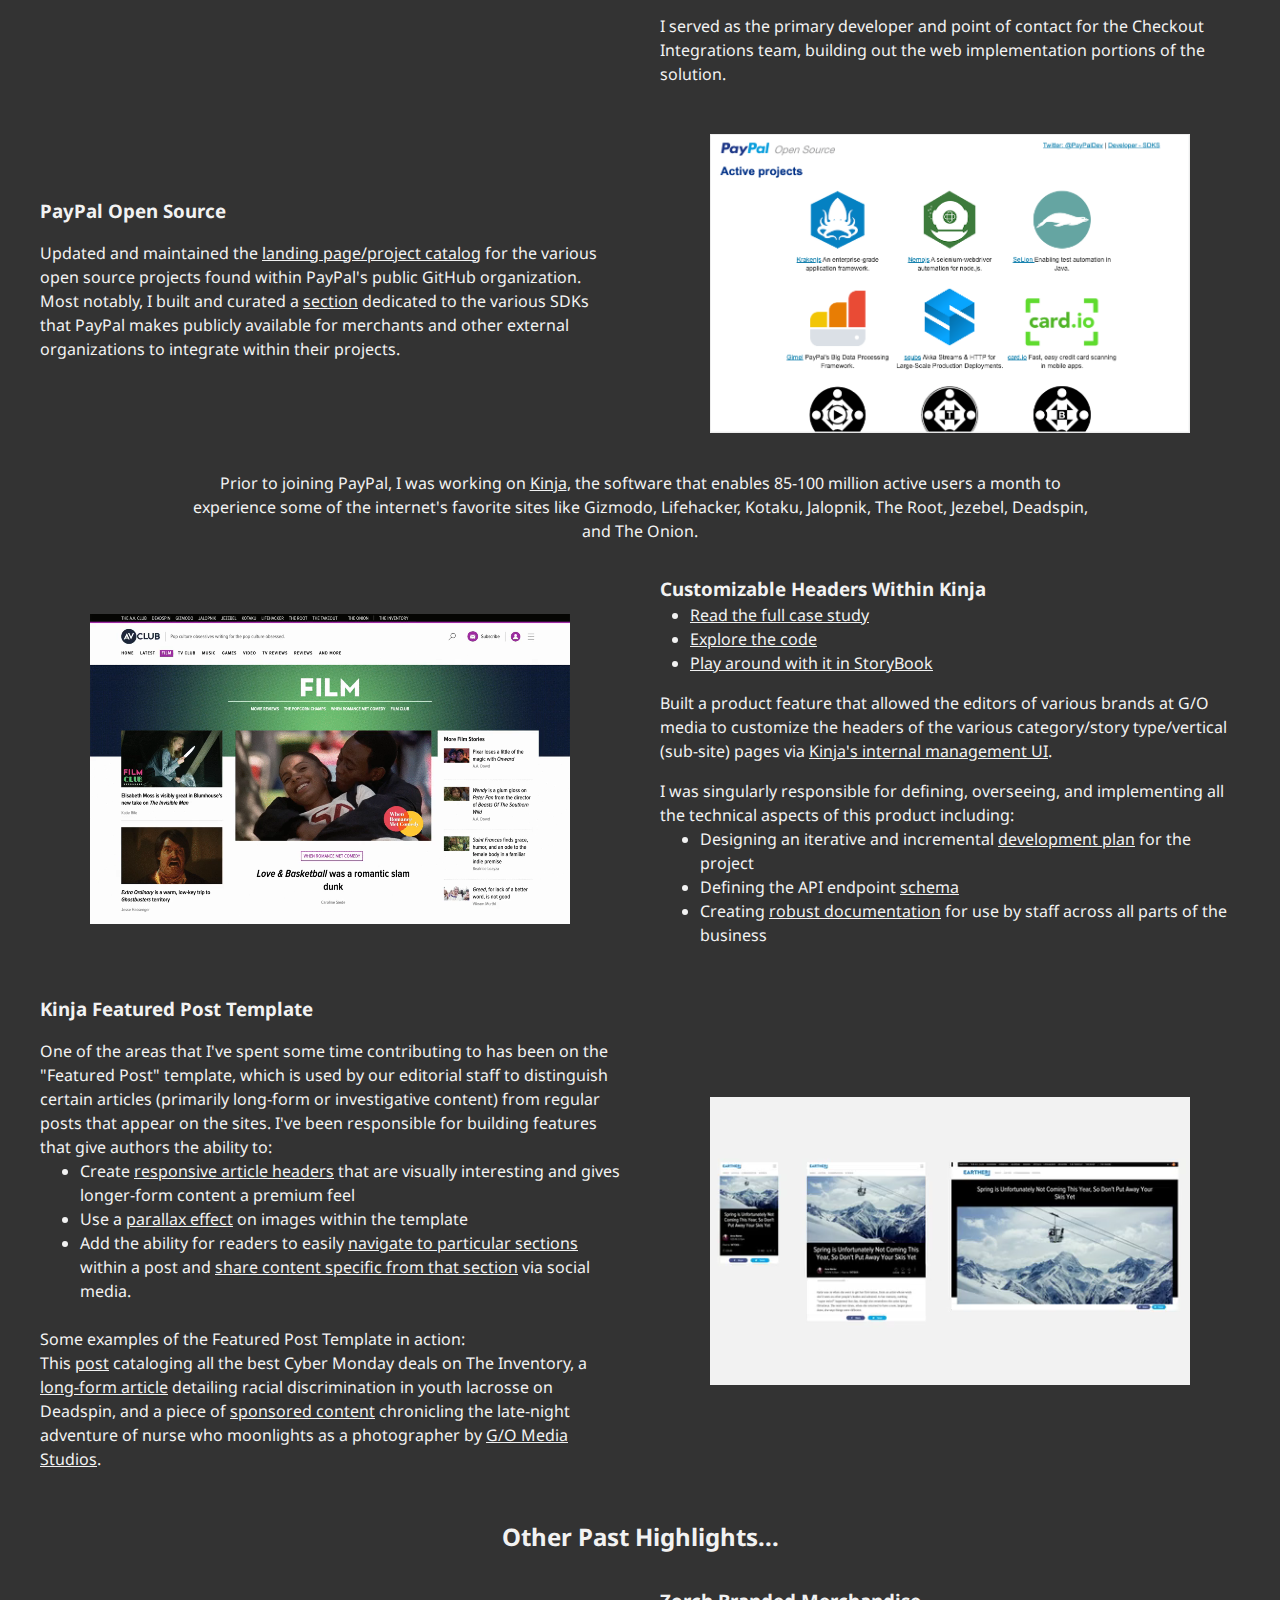
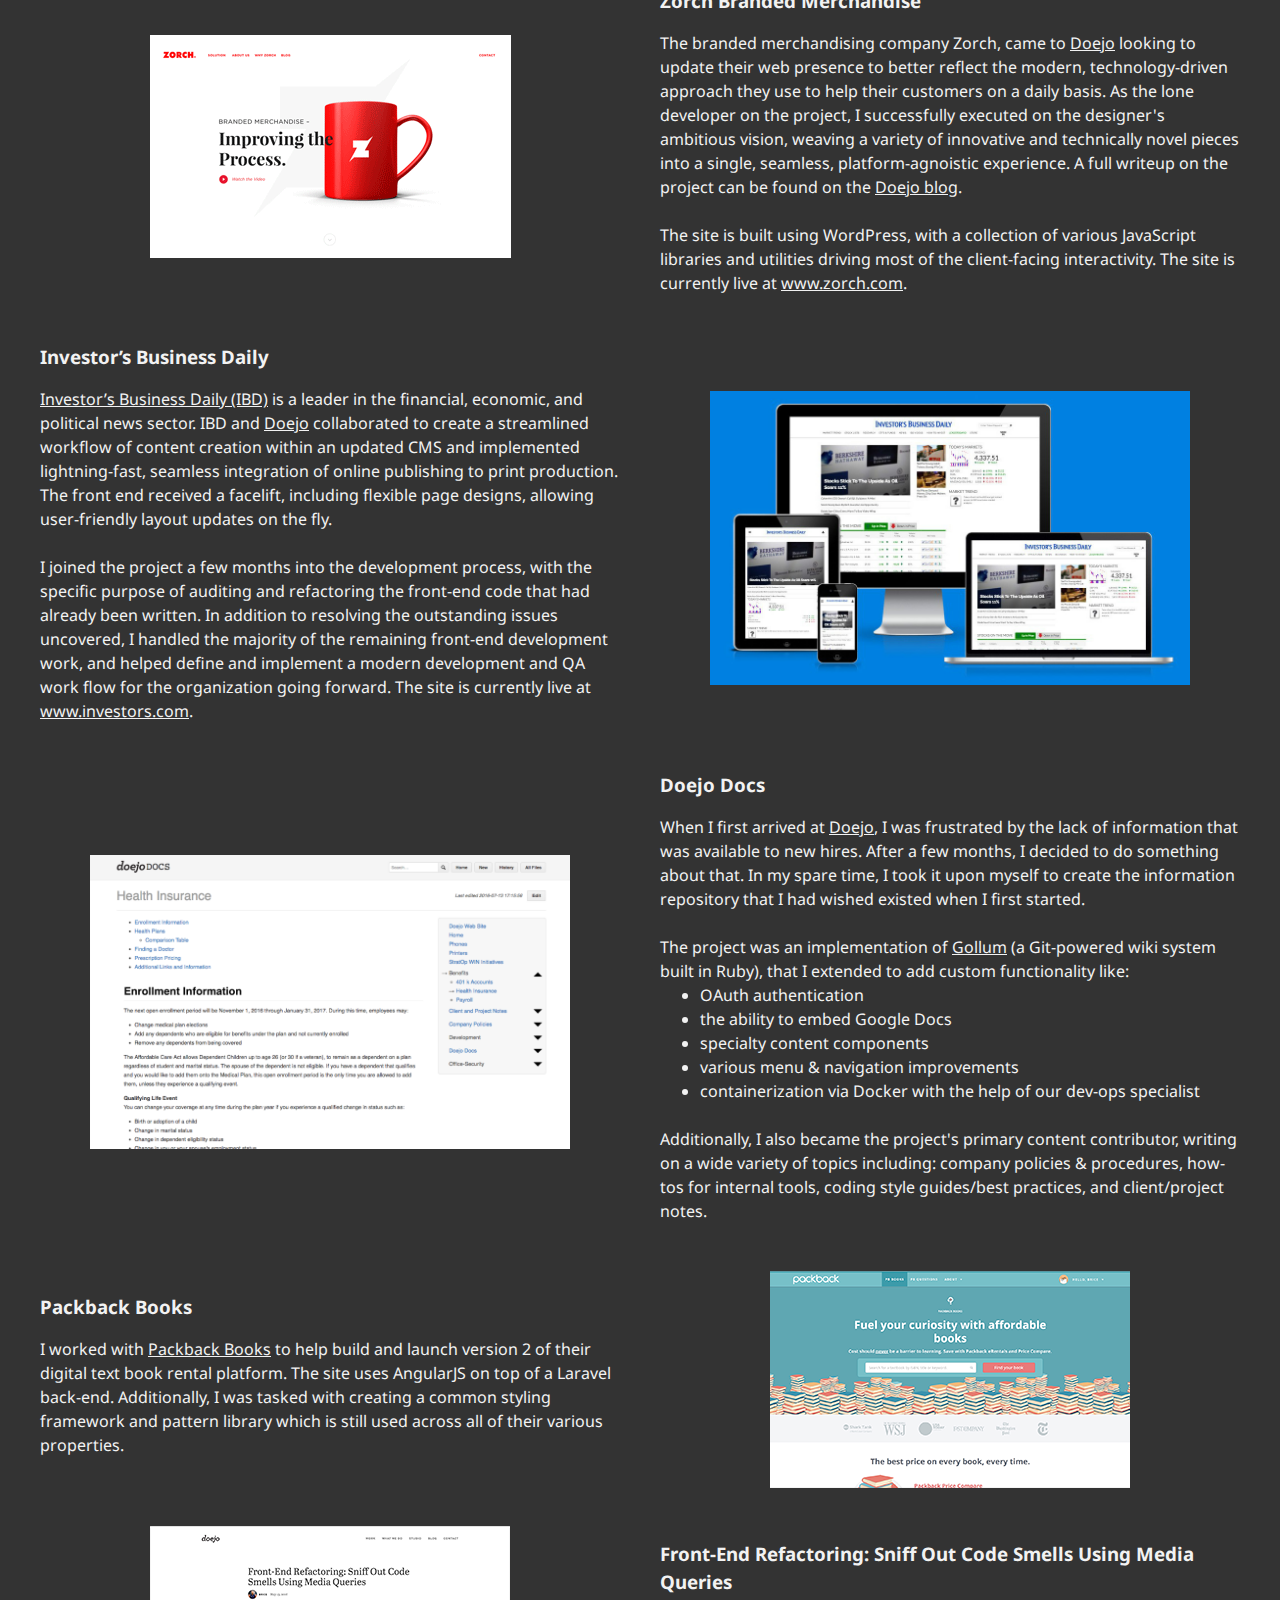
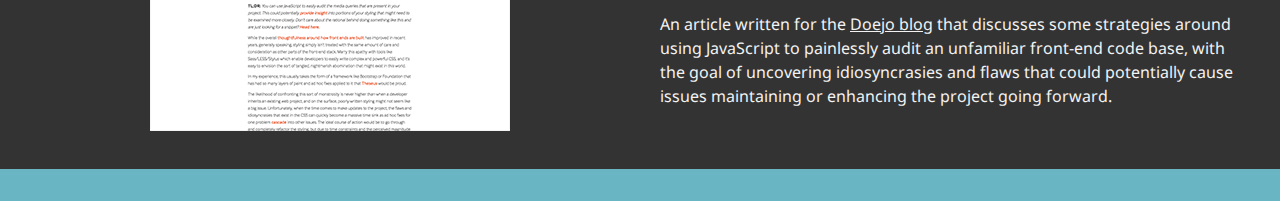
==== commit 71e2e689: "update resume to two page" ====
--- a/index.html
+++ b/index.html
@@ -106,7 +106,7 @@
                 <div class="writeup">
                     <h3>Pay With Venmo</h3>
                     <p>
-                        As the parent company of Venmo, PayPal wanted the ability for Venmo users to complete checkout transactions using their Venmo account as a funding source.
+                        As the parent company of Venmo, PayPal wanted the ability for Venmo users to complete checkout transactions using their <a href="https://developer.paypal.com/docs/checkout/pay-with-venmo/" rel="noreferrer">Venmo account as a funding source</a>.
                     </p>
                     <p>
                         For this to occur, the user must be able to authorize the transaction in their Venmo app. We do this by generating an app-specific url which will launch the Venmo app on the user's device in a way that allows it to interact with a Firebase backend which manages the state & relationship between the particular PayPal Checkout SDK being used and the app, regarding the transaction that is currently in the process of being authorized. 
